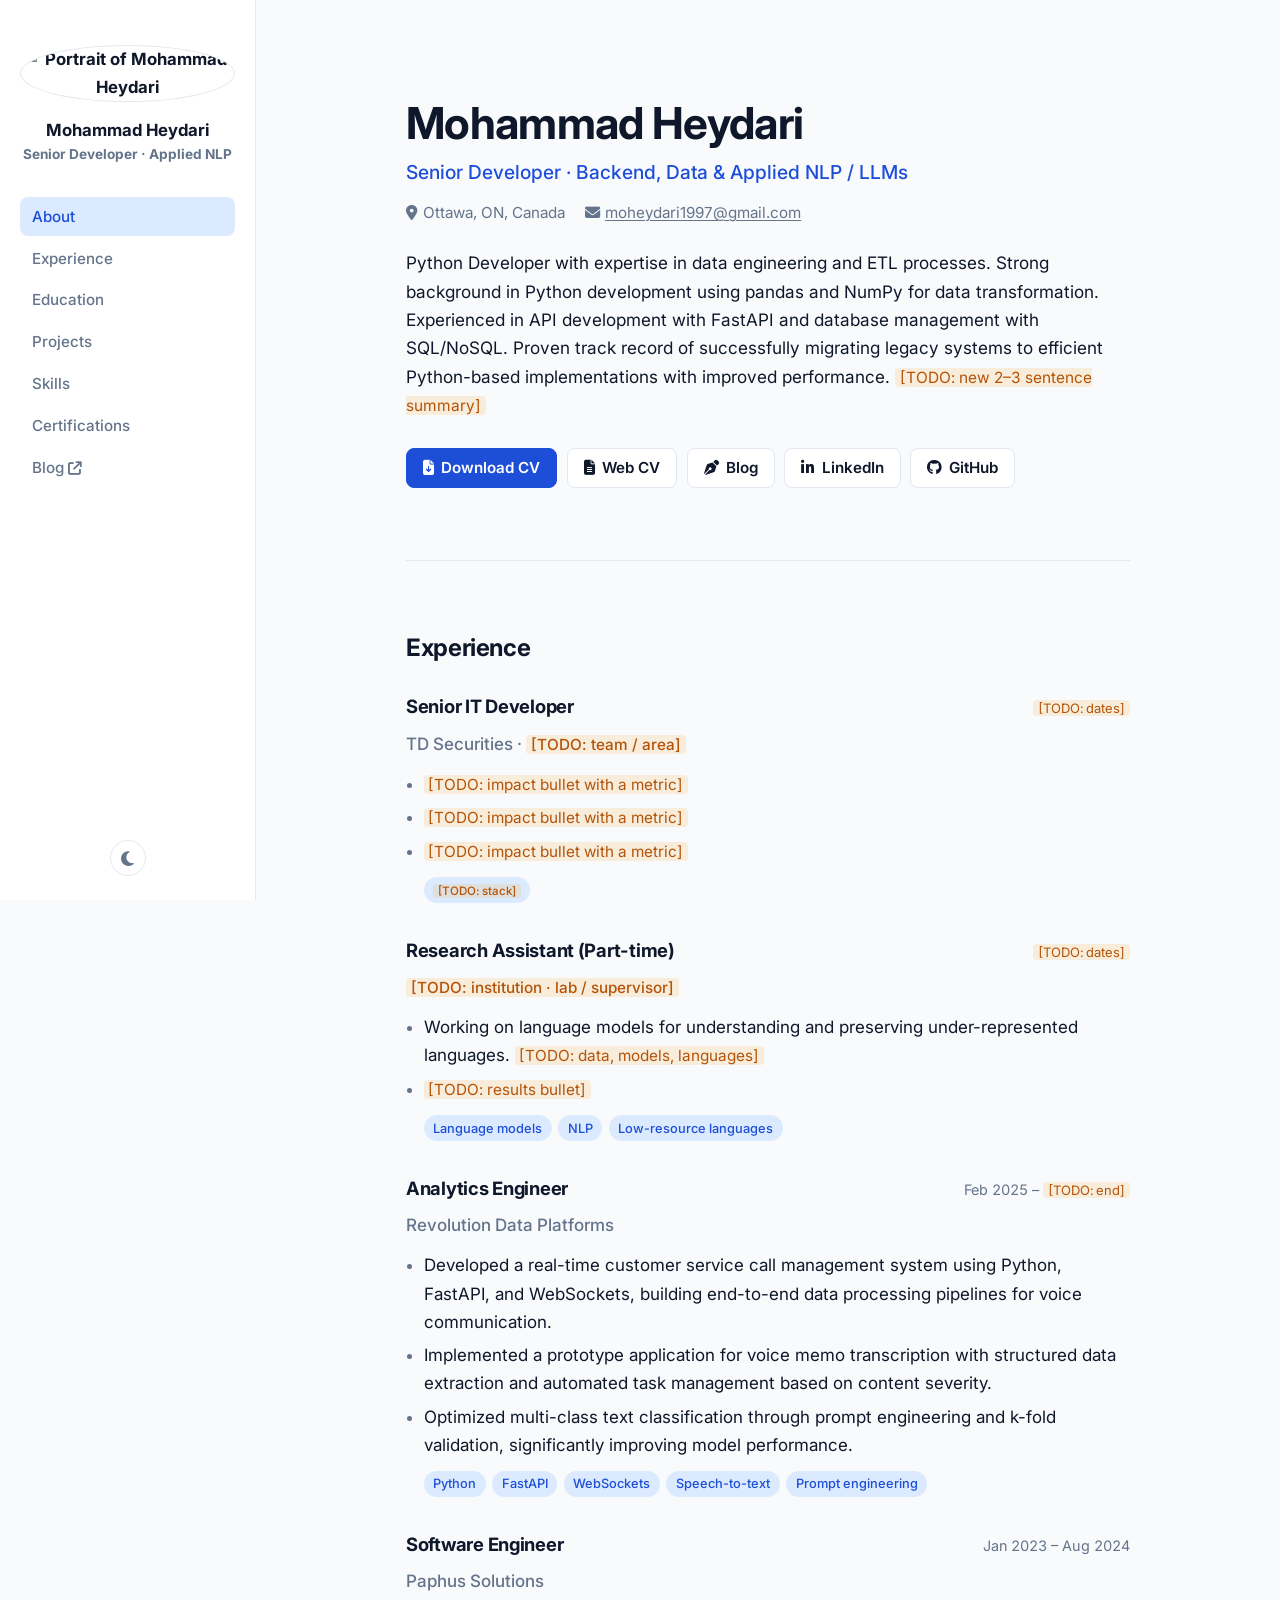
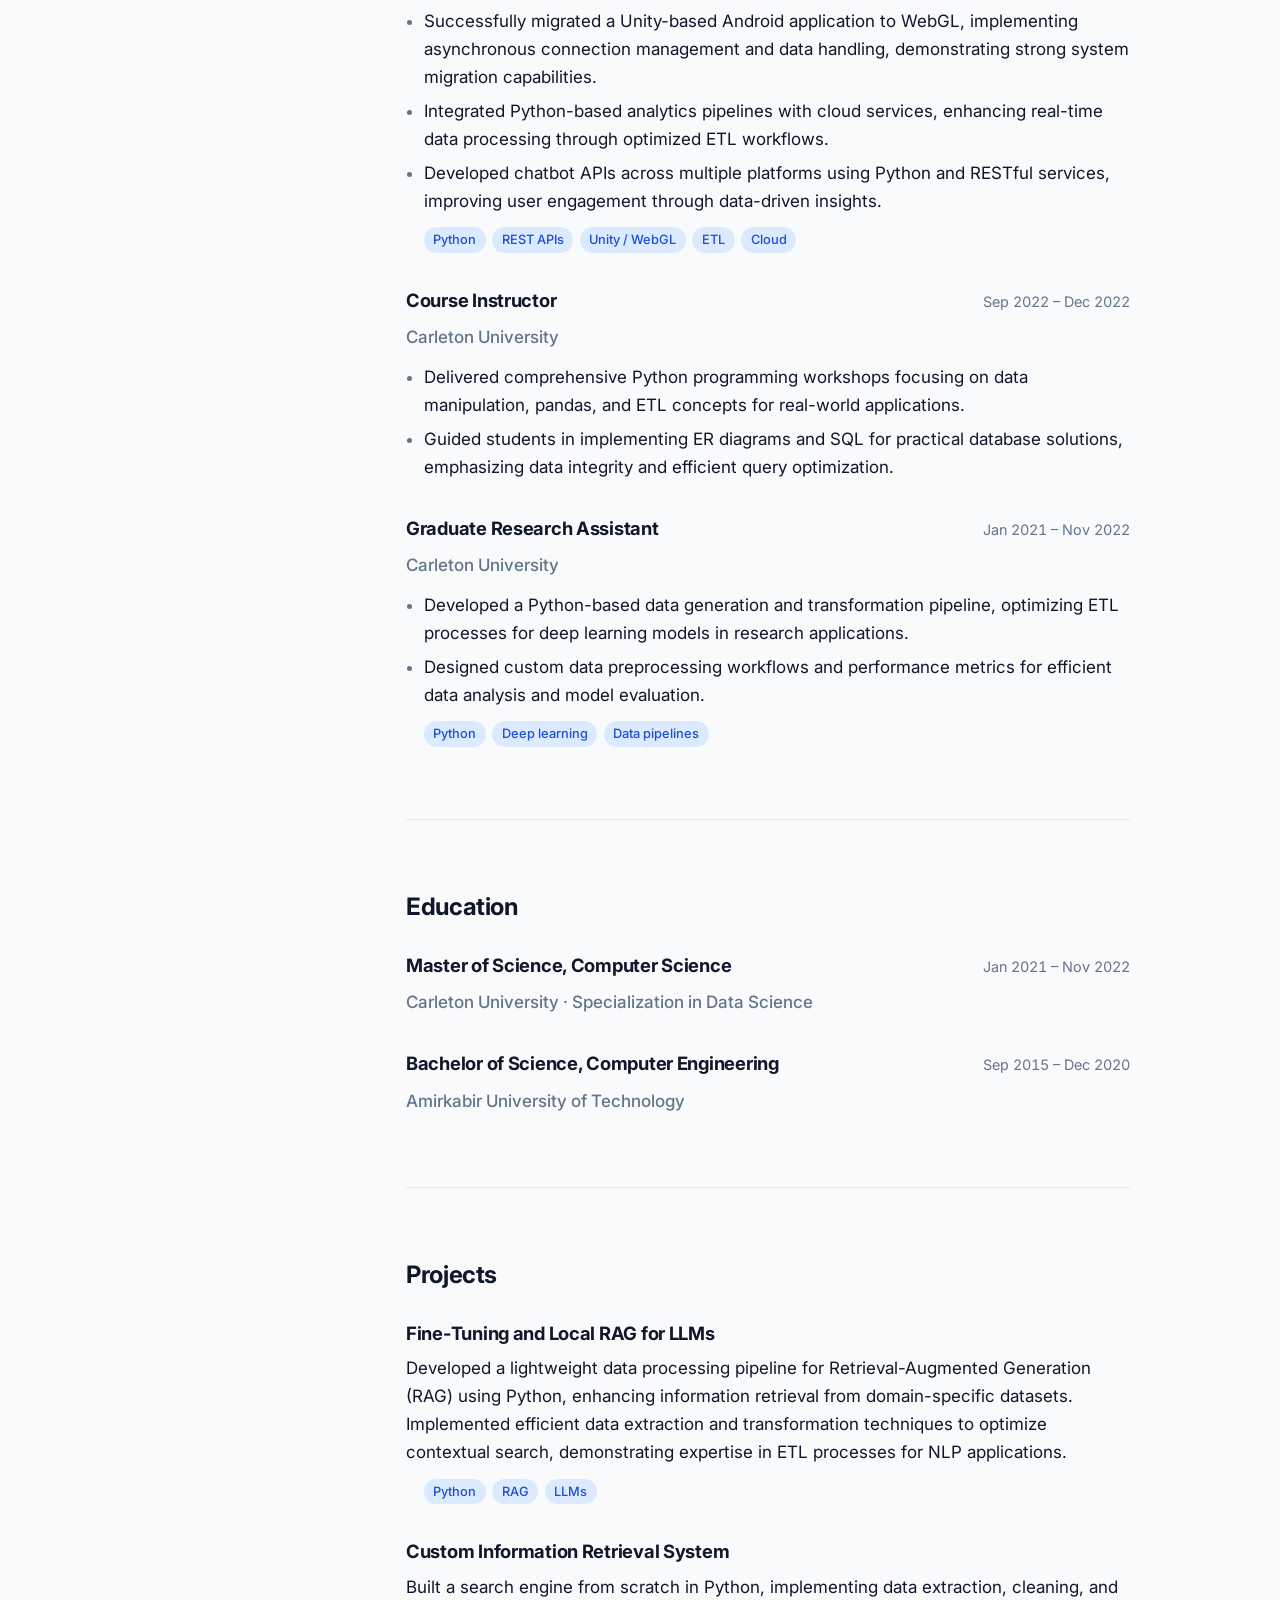
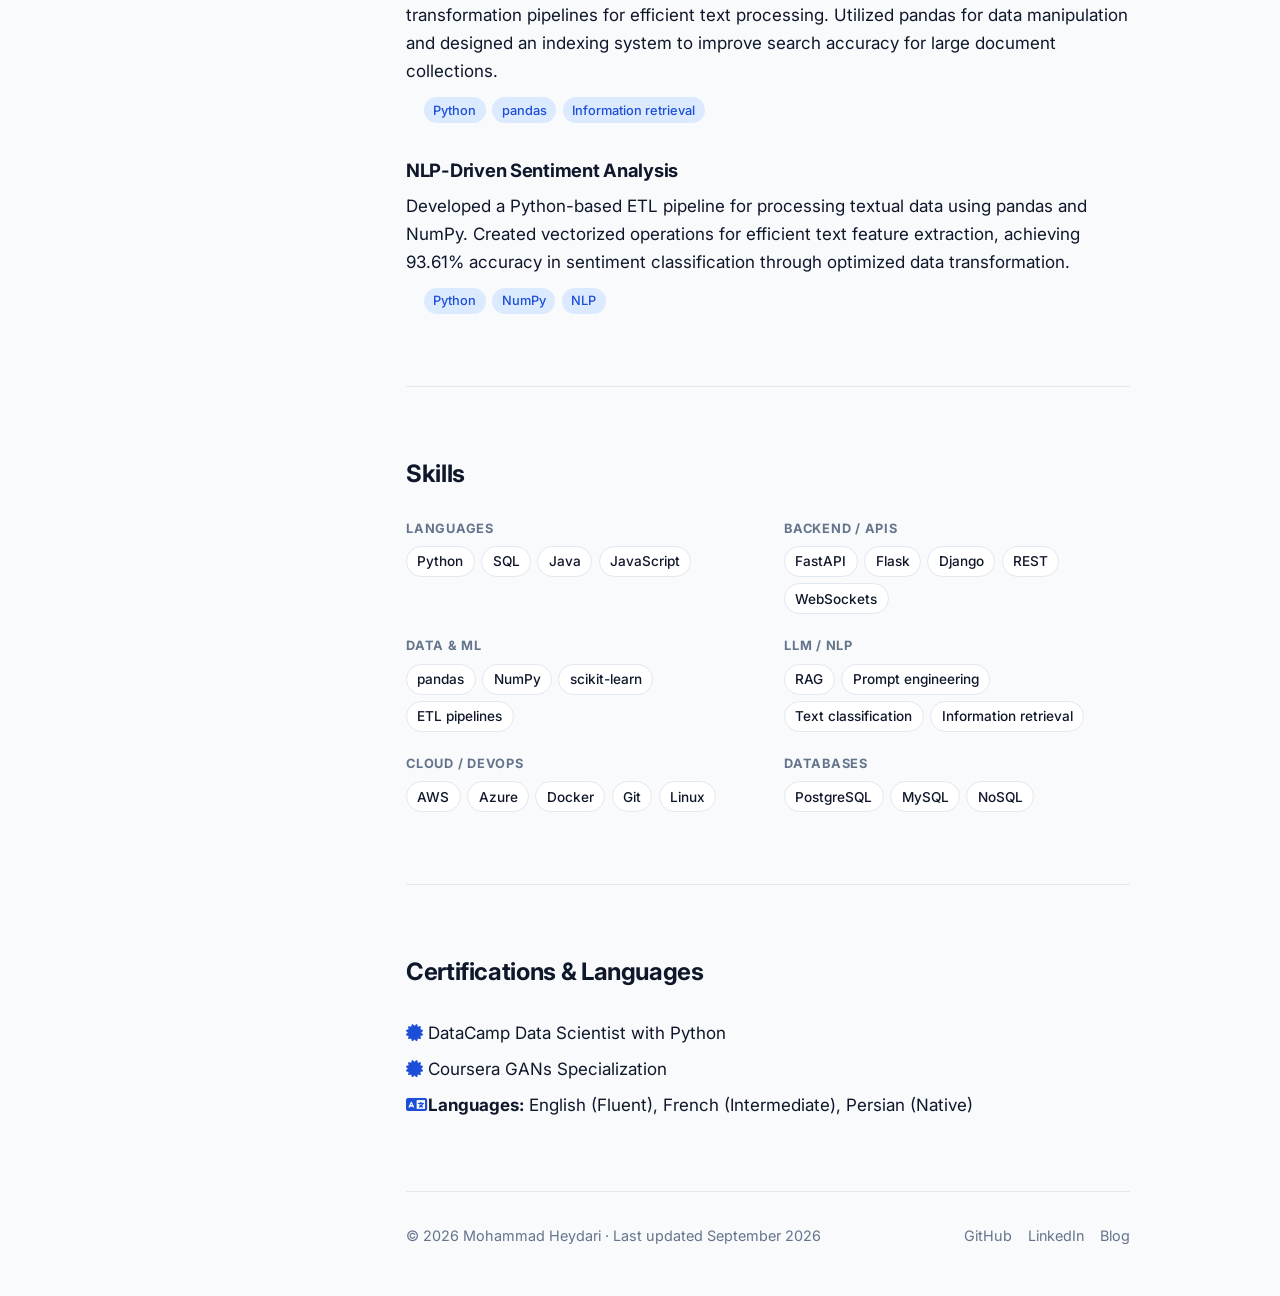
==== index.html @ 20de5960 "Redesign résumé site: Bootstrap 5.3, shared tokens, dark mode - Replace the 2019 Start Bootstrap tem" ====
<!DOCTYPE html>
<html lang="en">

<head>
  <meta charset="utf-8">
  <meta name="viewport" content="width=device-width, initial-scale=1">
  <title>Mohammad Heydari · Senior Developer, Applied NLP &amp; LLMs</title>
  <meta name="description" content="Mohammad Heydari — senior developer in Ottawa working on backend systems, data pipelines and applied NLP / language models.">
  <meta name="author" content="Mohammad Heydari">
  <meta name="color-scheme" content="light dark">
  <link rel="canonical" href="https://mmheydari97.github.io/">
  <link rel="icon" type="image/svg+xml" href="img/laptop-code-solid.svg">

  <!-- Open Graph -->
  <meta property="og:type" content="profile">
  <meta property="og:title" content="Mohammad Heydari · Senior Developer, Applied NLP &amp; LLMs">
  <meta property="og:description" content="Senior developer in Ottawa working on backend systems, data pipelines and applied NLP / language models.">
  <meta property="og:url" content="https://mmheydari97.github.io/">
  <meta property="og:image" content="https://mmheydari97.github.io/img/profile.jpg">
  <meta name="twitter:card" content="summary">

  <!-- Theme: set before first paint (saved choice, else OS setting) -->
  <script>
    (function () {
      var t = null;
      try { t = localStorage.getItem('theme'); } catch (e) {}
      if (t !== 'light' && t !== 'dark') {
        t = window.matchMedia && window.matchMedia('(prefers-color-scheme: dark)').matches ? 'dark' : 'light';
      }
      document.documentElement.setAttribute('data-bs-theme', t);
    })();
  </script>

  <link rel="preconnect" href="https://fonts.googleapis.com">
  <link rel="preconnect" href="https://fonts.gstatic.com" crossorigin>
  <link href="https://fonts.googleapis.com/css2?family=Inter:wght@400;500;600;700&display=swap" rel="stylesheet">
  <link href="https://cdn.jsdelivr.net/npm/bootstrap@5.3.3/dist/css/bootstrap.min.css" rel="stylesheet">
  <link href="https://cdnjs.cloudflare.com/ajax/libs/font-awesome/6.5.2/css/all.min.css" rel="stylesheet">
  <link href="css/style.css" rel="stylesheet">
</head>

<body id="page-top" data-bs-spy="scroll" data-bs-target="#sideNav" data-bs-root-margin="0px 0px -55%">

  <a class="skip-link" href="#main">Skip to content</a>

  <nav class="navbar navbar-expand-lg fixed-top" id="sideNav" aria-label="Sections">
    <a class="navbar-brand" href="#page-top">
      <span class="d-lg-none">Mohammad Heydari</span>
      <span class="d-none d-lg-block">
        <img class="img-profile" src="img/profile.jpg" alt="Portrait of Mohammad Heydari" width="128" height="128">
        <span class="d-block side-name">Mohammad Heydari</span>
        <span class="d-block side-role">Senior Developer · Applied NLP</span>
      </span>
    </a>
    <div class="d-flex align-items-center gap-2 d-lg-none">
      <button type="button" class="theme-toggle" aria-label="Toggle dark mode" title="Toggle dark mode">
        <i class="fas fa-moon" aria-hidden="true"></i><i class="fas fa-sun" aria-hidden="true"></i>
      </button>
      <button class="navbar-toggler" type="button" data-bs-toggle="collapse" data-bs-target="#navbarSupportedContent" aria-controls="navbarSupportedContent" aria-expanded="false" aria-label="Toggle navigation">
        <span class="navbar-toggler-icon"></span>
      </button>
    </div>
    <div class="collapse navbar-collapse" id="navbarSupportedContent">
      <ul class="navbar-nav pt-2 pt-lg-0">
        <li class="nav-item"><a class="nav-link" href="#about">About</a></li>
        <li class="nav-item"><a class="nav-link" href="#experience">Experience</a></li>
        <li class="nav-item"><a class="nav-link" href="#education">Education</a></li>
        <li class="nav-item"><a class="nav-link" href="#projects">Projects</a></li>
        <li class="nav-item"><a class="nav-link" href="#skills">Skills</a></li>
        <li class="nav-item"><a class="nav-link" href="#certifications">Certifications</a></li>
        <li class="nav-item"><a class="nav-link" href="https://mmheydari97.pythonanywhere.com/">Blog <i class="fas fa-arrow-up-right-from-square small" aria-hidden="true"></i></a></li>
      </ul>
      <div class="side-foot d-none d-lg-flex">
        <button type="button" class="theme-toggle" aria-label="Toggle dark mode" title="Toggle dark mode">
          <i class="fas fa-moon" aria-hidden="true"></i><i class="fas fa-sun" aria-hidden="true"></i>
        </button>
      </div>
    </div>
  </nav>

  <main class="main" id="main">

    <section class="resume-section" id="about">
      <h1 class="hero-name">Mohammad Heydari</h1>
      <p class="hero-headline">Senior Developer · Backend, Data &amp; Applied NLP / LLMs</p>
      <div class="hero-meta">
        <span><i class="fas fa-location-dot" aria-hidden="true"></i>Ottawa, ON, Canada</span>
        <a href="mailto:moheydari1997@gmail.com"><i class="fas fa-envelope" aria-hidden="true"></i>moheydari1997@gmail.com</a>
      </div>
      <p class="lead-text">
        Python Developer with expertise in data engineering and ETL processes. Strong background in Python development using pandas and NumPy for data transformation. Experienced in API development with FastAPI and database management with SQL/NoSQL. Proven track record of successfully migrating legacy systems to efficient Python-based implementations with improved performance.
        <span class="todo">[TODO: new 2–3 sentence summary]</span>
      </p>
      <div class="hero-actions">
        <a class="btn btn-primary" href="cv/updated/CV.pdf" target="_blank" rel="noopener"><i class="fas fa-file-arrow-down" aria-hidden="true"></i> Download CV</a>
        <a class="btn btn-outline-secondary" href="cv/updated/modern-cv.html"><i class="fas fa-file-lines" aria-hidden="true"></i> Web CV</a>
        <a class="btn btn-outline-secondary" href="https://mmheydari97.pythonanywhere.com/"><i class="fas fa-pen-nib" aria-hidden="true"></i> Blog</a>
        <a class="btn btn-outline-secondary" href="https://www.linkedin.com/in/mmheydari97" target="_blank" rel="noopener" aria-label="LinkedIn profile"><i class="fab fa-linkedin-in" aria-hidden="true"></i> LinkedIn</a>
        <a class="btn btn-outline-secondary" href="https://github.com/mmheydari97" target="_blank" rel="noopener" aria-label="GitHub profile"><i class="fab fa-github" aria-hidden="true"></i> GitHub</a>
      </div>
    </section>

    <section class="resume-section" id="experience">
      <h2>Experience</h2>

      <article class="resume-item">
        <div class="item-head">
          <h3>Senior IT Developer</h3>
          <span class="item-date"><span class="todo">[TODO: dates]</span></span>
        </div>
        <p class="item-org">TD Securities · <span class="todo">[TODO: team / area]</span></p>
        <ul>
          <li><span class="todo">[TODO: impact bullet with a metric]</span></li>
          <li><span class="todo">[TODO: impact bullet with a metric]</span></li>
          <li><span class="todo">[TODO: impact bullet with a metric]</span></li>
        </ul>
        <ul class="chips" aria-label="Technologies"><li><span class="todo">[TODO: stack]</span></li></ul>
      </article>

      <article class="resume-item">
        <div class="item-head">
          <h3>Research Assistant (Part-time)</h3>
          <span class="item-date"><span class="todo">[TODO: dates]</span></span>
        </div>
        <p class="item-org"><span class="todo">[TODO: institution · lab / supervisor]</span></p>
        <ul>
          <li>Working on language models for understanding and preserving under-represented languages. <span class="todo">[TODO: data, models, languages]</span></li>
          <li><span class="todo">[TODO: results bullet]</span></li>
        </ul>
        <ul class="chips" aria-label="Technologies"><li>Language models</li><li>NLP</li><li>Low-resource languages</li></ul>
      </article>

      <article class="resume-item">
        <div class="item-head">
          <h3>Analytics Engineer</h3>
          <span class="item-date">Feb 2025 – <span class="todo">[TODO: end]</span></span>
        </div>
        <p class="item-org">Revolution Data Platforms</p>
        <ul>
          <li>Developed a real-time customer service call management system using Python, FastAPI, and WebSockets, building end-to-end data processing pipelines for voice communication.</li>
          <li>Implemented a prototype application for voice memo transcription with structured data extraction and automated task management based on content severity.</li>
          <li>Optimized multi-class text classification through prompt engineering and k-fold validation, significantly improving model performance.</li>
        </ul>
        <ul class="chips" aria-label="Technologies"><li>Python</li><li>FastAPI</li><li>WebSockets</li><li>Speech-to-text</li><li>Prompt engineering</li></ul>
      </article>

      <article class="resume-item">
        <div class="item-head">
          <h3>Software Engineer</h3>
          <span class="item-date">Jan 2023 – Aug 2024</span>
        </div>
        <p class="item-org">Paphus Solutions</p>
        <ul>
          <li>Successfully migrated a Unity-based Android application to WebGL, implementing asynchronous connection management and data handling, demonstrating strong system migration capabilities.</li>
          <li>Integrated Python-based analytics pipelines with cloud services, enhancing real-time data processing through optimized ETL workflows.</li>
          <li>Developed chatbot APIs across multiple platforms using Python and RESTful services, improving user engagement through data-driven insights.</li>
        </ul>
        <ul class="chips" aria-label="Technologies"><li>Python</li><li>REST APIs</li><li>Unity / WebGL</li><li>ETL</li><li>Cloud</li></ul>
      </article>

      <article class="resume-item">
        <div class="item-head">
          <h3>Course Instructor</h3>
          <span class="item-date">Sep 2022 – Dec 2022</span>
        </div>
        <p class="item-org">Carleton University</p>
        <ul>
          <li>Delivered comprehensive Python programming workshops focusing on data manipulation, pandas, and ETL concepts for real-world applications.</li>
          <li>Guided students in implementing ER diagrams and SQL for practical database solutions, emphasizing data integrity and efficient query optimization.</li>
        </ul>
      </article>

      <article class="resume-item">
        <div class="item-head">
          <h3>Graduate Research Assistant</h3>
          <span class="item-date">Jan 2021 – Nov 2022</span>
        </div>
        <p class="item-org">Carleton University</p>
        <ul>
          <li>Developed a Python-based data generation and transformation pipeline, optimizing ETL processes for deep learning models in research applications.</li>
          <li>Designed custom data preprocessing workflows and performance metrics for efficient data analysis and model evaluation.</li>
        </ul>
        <ul class="chips" aria-label="Technologies"><li>Python</li><li>Deep learning</li><li>Data pipelines</li></ul>
      </article>
    </section>

    <section class="resume-section" id="education">
      <h2>Education</h2>

      <article class="resume-item">
        <div class="item-head">
          <h3>Master of Science, Computer Science</h3>
          <span class="item-date">Jan 2021 – Nov 2022</span>
        </div>
        <p class="item-org">Carleton University · Specialization in Data Science</p>
      </article>

      <article class="resume-item">
        <div class="item-head">
          <h3>Bachelor of Science, Computer Engineering</h3>
          <span class="item-date">Sep 2015 – Dec 2020</span>
        </div>
        <p class="item-org">Amirkabir University of Technology</p>
      </article>
    </section>

    <section class="resume-section" id="projects">
      <h2>Projects</h2>

      <article class="resume-item">
        <div class="item-head"><h3>Fine-Tuning and Local RAG for LLMs</h3></div>
        <p>Developed a lightweight data processing pipeline for Retrieval-Augmented Generation (RAG) using Python, enhancing information retrieval from domain-specific datasets. Implemented efficient data extraction and transformation techniques to optimize contextual search, demonstrating expertise in ETL processes for NLP applications.</p>
        <ul class="chips" aria-label="Technologies"><li>Python</li><li>RAG</li><li>LLMs</li></ul>
      </article>

      <article class="resume-item">
        <div class="item-head"><h3>Custom Information Retrieval System</h3></div>
        <p>Built a search engine from scratch in Python, implementing data extraction, cleaning, and transformation pipelines for efficient text processing. Utilized pandas for data manipulation and designed an indexing system to improve search accuracy for large document collections.</p>
        <ul class="chips" aria-label="Technologies"><li>Python</li><li>pandas</li><li>Information retrieval</li></ul>
      </article>

      <article class="resume-item">
        <div class="item-head"><h3>NLP-Driven Sentiment Analysis</h3></div>
        <p>Developed a Python-based ETL pipeline for processing textual data using pandas and NumPy. Created vectorized operations for efficient text feature extraction, achieving 93.61% accuracy in sentiment classification through optimized data transformation.</p>
        <ul class="chips" aria-label="Technologies"><li>Python</li><li>NumPy</li><li>NLP</li></ul>
      </article>
    </section>

    <section class="resume-section" id="skills">
      <h2>Skills</h2>
      <div class="skill-groups">
        <div>
          <h3>Languages</h3>
          <ul class="chips"><li>Python</li><li>SQL</li><li>Java</li><li>JavaScript</li></ul>
        </div>
        <div>
          <h3>Backend / APIs</h3>
          <ul class="chips"><li>FastAPI</li><li>Flask</li><li>Django</li><li>REST</li><li>WebSockets</li></ul>
        </div>
        <div>
          <h3>Data &amp; ML</h3>
          <ul class="chips"><li>pandas</li><li>NumPy</li><li>scikit-learn</li><li>ETL pipelines</li></ul>
        </div>
        <div>
          <h3>LLM / NLP</h3>
          <ul class="chips"><li>RAG</li><li>Prompt engineering</li><li>Text classification</li><li>Information retrieval</li></ul>
        </div>
        <div>
          <h3>Cloud / DevOps</h3>
          <ul class="chips"><li>AWS</li><li>Azure</li><li>Docker</li><li>Git</li><li>Linux</li></ul>
        </div>
        <div>
          <h3>Databases</h3>
          <ul class="chips"><li>PostgreSQL</li><li>MySQL</li><li>NoSQL</li></ul>
        </div>
      </div>
    </section>

    <section class="resume-section" id="certifications">
      <h2>Certifications &amp; Languages</h2>
      <ul class="plain-list">
        <li><i class="fas fa-certificate" aria-hidden="true"></i>DataCamp Data Scientist with Python</li>
        <li><i class="fas fa-certificate" aria-hidden="true"></i>Coursera GANs Specialization</li>
        <li><i class="fas fa-language" aria-hidden="true"></i><strong>Languages:</strong> English (Fluent), French (Intermediate), Persian (Native)</li>
      </ul>
    </section>

    <footer class="site-footer">
      <span>&copy; <span id="year">2026</span> Mohammad Heydari · Last updated September 2026</span>
      <nav aria-label="Footer">
        <a href="https://github.com/mmheydari97" target="_blank" rel="noopener">GitHub</a>
        <a href="https://www.linkedin.com/in/mmheydari97" target="_blank" rel="noopener">LinkedIn</a>
        <a href="https://mmheydari97.pythonanywhere.com/">Blog</a>
      </nav>
    </footer>

  </main>

  <script src="https://cdn.jsdelivr.net/npm/bootstrap@5.3.3/dist/js/bootstrap.bundle.min.js"></script>
  <script src="js/main.js"></script>

</body>

</html>
---- css/style.css ----
/* ==========================================================================
   Shared design tokens (identical block in django-blog/mysite/blog/static/css/blog.css)
   ========================================================================== */
:root,
[data-bs-theme="light"] {
  --bg: #f8fafc;
  --surface: #ffffff;
  --text: #0f172a;
  --muted: #64748b;
  --border: #e2e8f0;
  --accent: #1d4ed8;
  --accent-hover: #1e40af;
  --accent-soft: #dbeafe;
  --accent-rgb: 29, 78, 216;
  --on-accent: #ffffff;
  --shadow: 0 1px 2px rgba(15, 23, 42, 0.04), 0 4px 16px rgba(15, 23, 42, 0.06);
}

[data-bs-theme="dark"] {
  --bg: #0b1220;
  --surface: #131c2e;
  --text: #e2e8f0;
  --muted: #94a3b8;
  --border: #263247;
  --accent: #60a5fa;
  --accent-hover: #93c5fd;
  --accent-soft: rgba(96, 165, 250, 0.14);
  --accent-rgb: 96, 165, 250;
  --on-accent: #0b1220;
  --shadow: 0 1px 2px rgba(0, 0, 0, 0.3), 0 4px 16px rgba(0, 0, 0, 0.25);
}

:root,
[data-bs-theme="light"],
[data-bs-theme="dark"] {
  --radius: 10px;
  --font: "Inter", system-ui, -apple-system, "Segoe UI", Roboto, sans-serif;

  --bs-body-font-family: var(--font);
  --bs-body-bg: var(--bg);
  --bs-body-color: var(--text);
  --bs-emphasis-color: var(--text);
  --bs-heading-color: var(--text);
  --bs-secondary-color: var(--muted);
  --bs-tertiary-bg: var(--bg);
  --bs-border-color: var(--border);
  --bs-link-color: var(--accent);
  --bs-link-color-rgb: var(--accent-rgb);
  --bs-link-hover-color: var(--accent-hover);
  --bs-border-radius: var(--radius);
  --bs-focus-ring-color: color-mix(in srgb, var(--accent) 30%, transparent);
}

/* ==========================================================================
   Base
   ========================================================================== */
@media (prefers-reduced-motion: no-preference) {
  html { scroll-behavior: smooth; }
}

body {
  font-family: var(--font);
  font-size: 1.0625rem;
  line-height: 1.65;
  background: var(--bg);
  color: var(--text);
  padding-top: 3.5rem; /* mobile top bar */
}

h1, h2, h3, h4 {
  font-family: var(--font);
  color: var(--text);
  font-weight: 700;
  letter-spacing: -0.015em;
  line-height: 1.25;
}

a { color: var(--accent); text-underline-offset: 2px; }
a:hover { color: var(--accent-hover); }

a, .btn, .nav-link, .chip, .theme-toggle {
  transition: color .15s ease, background-color .15s ease, border-color .15s ease;
}

:focus-visible {
  outline: 2px solid var(--accent);
  outline-offset: 2px;
}

.skip-link {
  position: absolute;
  left: 1rem;
  top: -3rem;
  z-index: 2000;
  background: var(--surface);
  padding: .5rem .75rem;
  border-radius: 8px;
  border: 1px solid var(--border);
}
.skip-link:focus { top: .75rem; }

/* ==========================================================================
   Sidebar (lg+) / top bar (mobile)
   ========================================================================== */
#sideNav {
  background: var(--surface);
  border-bottom: 1px solid var(--border);
  padding: .5rem 1rem;
}
#sideNav .navbar-brand {
  font-weight: 700;
  color: var(--text);
  font-size: 1.05rem;
}
#sideNav .navbar-toggler { border-color: var(--border); }
#sideNav .nav-link {
  color: var(--muted);
  font-weight: 500;
  font-size: .95rem;
  padding: .45rem .75rem;
  border-radius: 8px;
}
#sideNav .nav-link:hover { color: var(--text); background: var(--accent-soft); }
#sideNav .nav-link.active {
  color: var(--accent);
  background: var(--accent-soft);
}

.img-profile {
  width: 128px;
  height: 128px;
  object-fit: cover;
  border-radius: 50%;
  border: 1px solid var(--border);
}
.side-name { font-weight: 700; font-size: 1.05rem; margin-top: .9rem; }
.side-role { color: var(--muted); font-size: .85rem; line-height: 1.4; }

.theme-toggle {
  display: inline-flex;
  align-items: center;
  justify-content: center;
  width: 2.25rem;
  height: 2.25rem;
  border: 1px solid var(--border);
  border-radius: 999px;
  background: transparent;
  color: var(--muted);
}
.theme-toggle:hover { color: var(--text); background: var(--accent-soft); }
.theme-toggle .fa-sun { display: none; }
[data-bs-theme="dark"] .theme-toggle .fa-sun { display: inline-block; }
[data-bs-theme="dark"] .theme-toggle .fa-moon { display: none; }

@media (min-width: 992px) {
  body { padding-top: 0; padding-left: 16rem; }

  #sideNav {
    position: fixed;
    top: 0;
    left: 0;
    bottom: 0;
    width: 16rem;
    display: flex;
    flex-direction: column;
    align-items: stretch;
    padding: 2.5rem 1.25rem 1.5rem;
    border-bottom: 0;
    border-right: 1px solid var(--border);
    overflow-y: auto;
  }
  #sideNav .navbar-brand {
    display: block;
    text-align: center;
    margin: 0 0 1.75rem;
    white-space: normal;
  }
  #sideNav .navbar-collapse {
    display: flex !important;
    flex-direction: column;
    align-items: stretch;
    flex: 1 1 auto;
    width: 100%;
  }
  #sideNav .navbar-nav { flex-direction: column; width: 100%; gap: .15rem; }
  #sideNav .side-foot {
    margin-top: auto;
    padding-top: 1.5rem;
    display: flex;
    justify-content: center;
  }
}

/* ==========================================================================
   Main column
   ========================================================================== */
.main {
  max-width: 820px;
  margin: 0 auto;
  padding: 0 1.25rem;
}

.resume-section {
  padding: 3.5rem 0;
  border-bottom: 1px solid var(--border);
  scroll-margin-top: 4rem;
}
.resume-section:last-of-type { border-bottom: 0; }
@media (min-width: 992px) {
  .main { padding: 0 3rem; }
  .resume-section { padding: 4.5rem 0; scroll-margin-top: 0; }
  #about { padding-top: 6rem; }
}

.resume-section h2 {
  font-size: 1.5rem;
  margin-bottom: 2rem;
}

/* About */
.hero-name {
  font-size: clamp(2.25rem, 6vw, 2.75rem);
  margin-bottom: .35rem;
}
.hero-headline {
  font-size: 1.2rem;
  font-weight: 500;
  color: var(--accent);
  margin-bottom: .75rem;
}
.hero-meta {
  color: var(--muted);
  font-size: .95rem;
  display: flex;
  flex-wrap: wrap;
  gap: .25rem 1.25rem;
  margin-bottom: 1.5rem;
}
.hero-meta i { margin-right: .35rem; }
.hero-meta a { color: var(--muted); }
.hero-meta a:hover { color: var(--accent); }
.lead-text { font-size: 1.075rem; max-width: 65ch; }

.hero-actions {
  display: flex;
  flex-wrap: wrap;
  gap: .6rem;
  margin-top: 1.75rem;
}

/* Buttons (same recipe as the blog) */
.btn {
  --bs-btn-font-weight: 600;
  --bs-btn-border-radius: 8px;
  --bs-btn-padding-x: 1rem;
  --bs-btn-padding-y: .5rem;
  --bs-btn-font-size: .95rem;
  display: inline-flex;
  align-items: center;
  gap: .45rem;
}
.btn-primary {
  --bs-btn-bg: var(--accent);
  --bs-btn-border-color: var(--accent);
  --bs-btn-color: var(--on-accent);
  --bs-btn-hover-bg: var(--accent-hover);
  --bs-btn-hover-border-color: var(--accent-hover);
  --bs-btn-hover-color: var(--on-accent);
  --bs-btn-active-bg: var(--accent-hover);
  --bs-btn-active-border-color: var(--accent-hover);
  --bs-btn-active-color: var(--on-accent);
}
.btn-outline-secondary {
  --bs-btn-color: var(--text);
  --bs-btn-bg: var(--surface);
  --bs-btn-border-color: var(--border);
  --bs-btn-hover-color: var(--accent);
  --bs-btn-hover-bg: var(--accent-soft);
  --bs-btn-hover-border-color: color-mix(in srgb, var(--accent) 40%, var(--border));
  --bs-btn-active-color: var(--accent);
  --bs-btn-active-bg: var(--accent-soft);
  --bs-btn-active-border-color: var(--accent);
}

/* Experience / education / projects rows */
.resume-item + .resume-item { margin-top: 2.25rem; }
.item-head {
  display: flex;
  flex-wrap: wrap;
  justify-content: space-between;
  align-items: baseline;
  gap: .15rem 1.5rem;
}
.item-head h3 { font-size: 1.15rem; margin: 0; }
.item-org { color: var(--muted); font-weight: 500; margin: .1rem 0 0; }
.item-date {
  color: var(--muted);
  font-size: .9rem;
  font-variant-numeric: tabular-nums;
  white-space: nowrap;
}
.resume-item ul {
  margin: .75rem 0 0;
  padding-left: 1.1rem;
}
.resume-item li { margin-bottom: .35rem; }
.resume-item li::marker { color: var(--muted); }
.resume-item p { margin: .6rem 0 0; }

.chips {
  display: flex;
  flex-wrap: wrap;
  gap: .4rem;
  margin: .85rem 0 0;
  padding: 0;
  list-style: none;
}
.chip,
.resume-item .chips li {
  display: inline-block;
  margin: 0;
  padding: .15rem .6rem;
  font-size: .8rem;
  font-weight: 500;
  color: var(--accent);
  background: var(--accent-soft);
  border-radius: 999px;
}

.todo {
  color: #b45309;
  background: color-mix(in srgb, #f59e0b 14%, transparent);
  border-radius: 4px;
  padding: 0 .3rem;
  font-size: .9em;
}
[data-bs-theme="dark"] .todo { color: #fbbf24; }

/* Skills */
.skill-groups {
  display: grid;
  grid-template-columns: repeat(auto-fit, minmax(15rem, 1fr));
  gap: 1.5rem 2rem;
}
.skill-groups h3 {
  font-size: .8rem;
  text-transform: uppercase;
  letter-spacing: .06em;
  color: var(--muted);
  margin: 0 0 .6rem;
}
.skill-groups .chips { margin: 0; }
.skill-groups .chips li {
  padding: .2rem .65rem;
  font-size: .85rem;
  font-weight: 500;
  color: var(--text);
  background: var(--surface);
  border: 1px solid var(--border);
  border-radius: 999px;
}

.plain-list { list-style: none; padding: 0; margin: 0; }
.plain-list li + li { margin-top: .5rem; }
.plain-list i { color: var(--accent); width: 1.4rem; }

/* Footer */
.site-footer {
  color: var(--muted);
  font-size: .9rem;
  padding: 2rem 0 3rem;
  border-top: 1px solid var(--border);
  display: flex;
  flex-wrap: wrap;
  gap: .5rem 1.5rem;
  justify-content: space-between;
}
.site-footer a { color: var(--muted); text-decoration: none; }
.site-footer a:hover { color: var(--accent); }
.site-footer nav { display: flex; gap: 1rem; }

/* ==========================================================================
   Motion
   ========================================================================== */
@media (prefers-reduced-motion: reduce) {
  *, *::before, *::after {
    transition: none !important;
    animation: none !important;
    scroll-behavior: auto !important;
  }
}

/* ==========================================================================
   Print
   ========================================================================== */
@media print {
  :root, [data-bs-theme="dark"] {
    --bg: #fff; --surface: #fff; --text: #000; --muted: #444;
    --border: #ccc; --accent: #1d4ed8; --accent-soft: transparent;
  }
  body { padding: 0 !important; font-size: 11pt; background: #fff; }
  #sideNav, .skip-link, .hero-actions, .theme-toggle, .todo { display: none !important; }
  .main { max-width: none; padding: 0; }
  .resume-section { padding: 1rem 0; break-inside: auto; }
  .resume-item { break-inside: avoid; }
  .chip, .resume-item .chips li, .skill-groups .chips li { border: 1px solid #ccc; color: #000; }
  a { color: #000; text-decoration: none; }
}
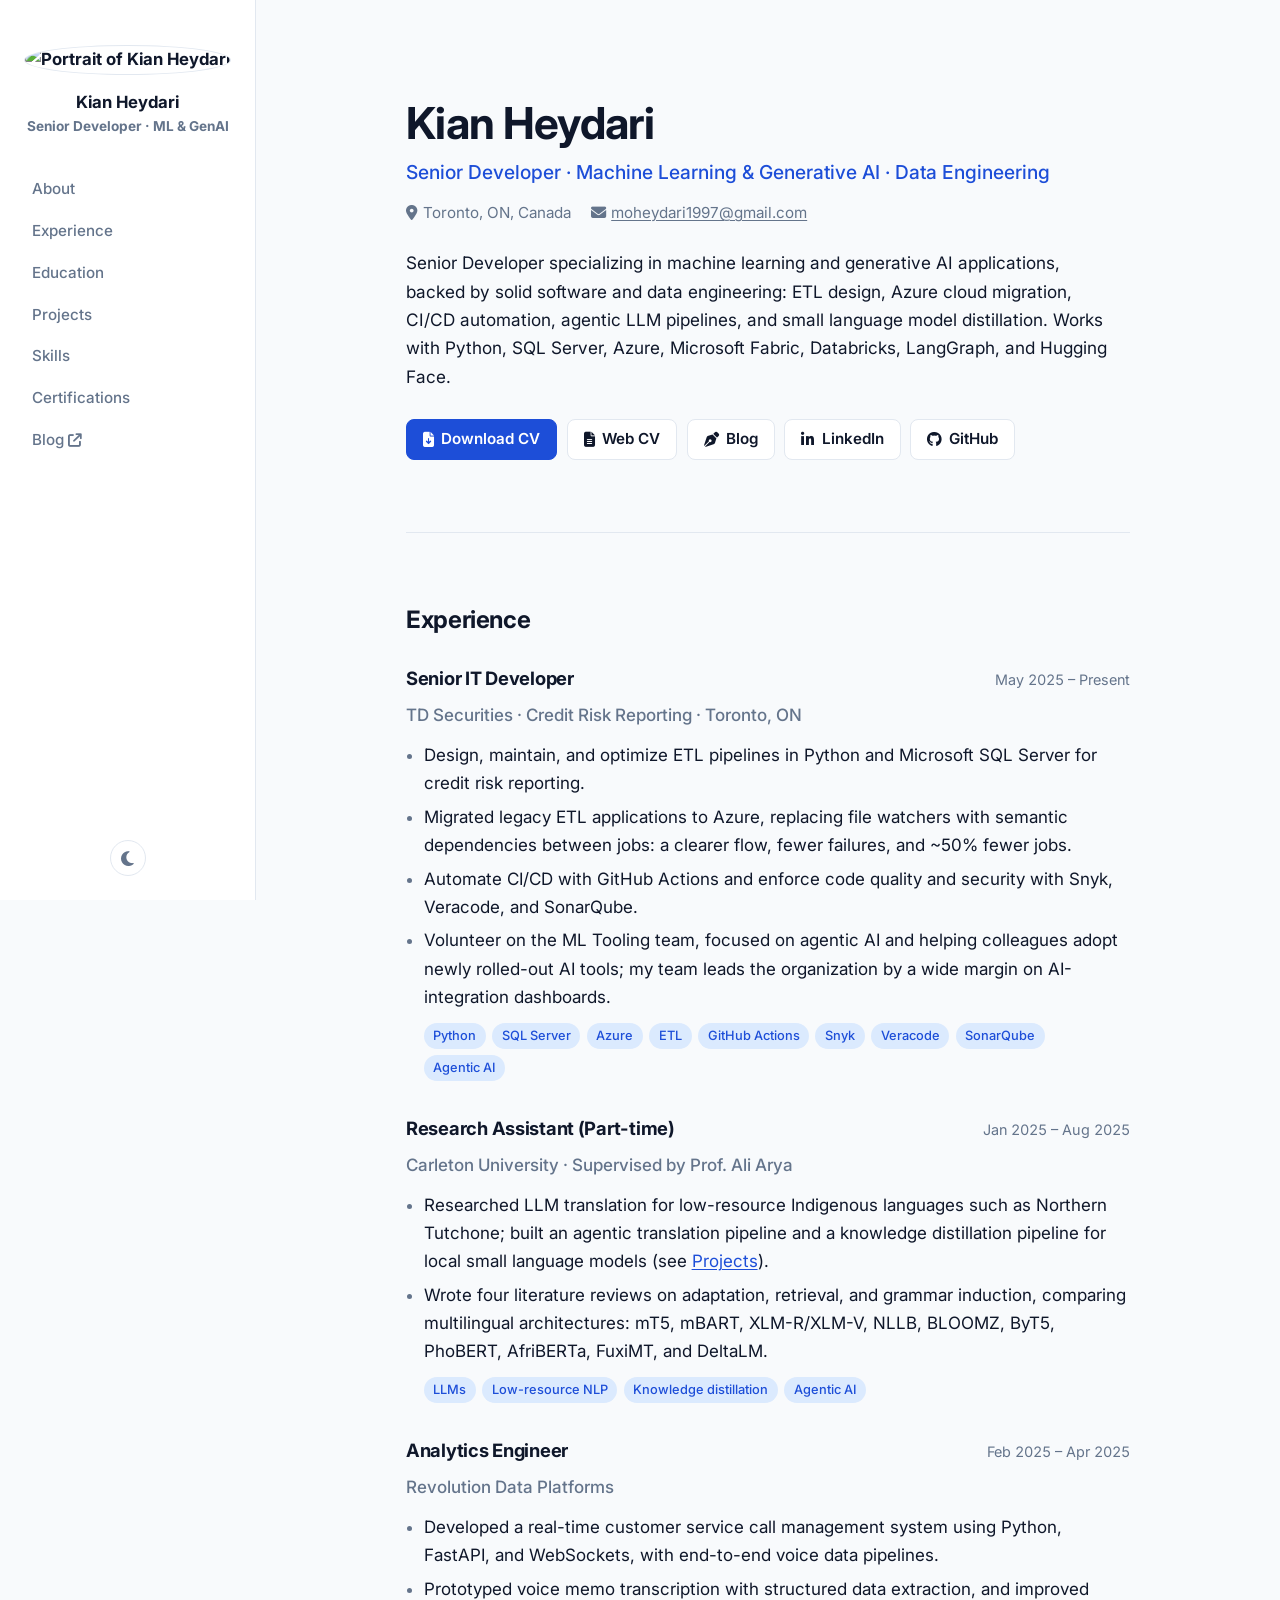
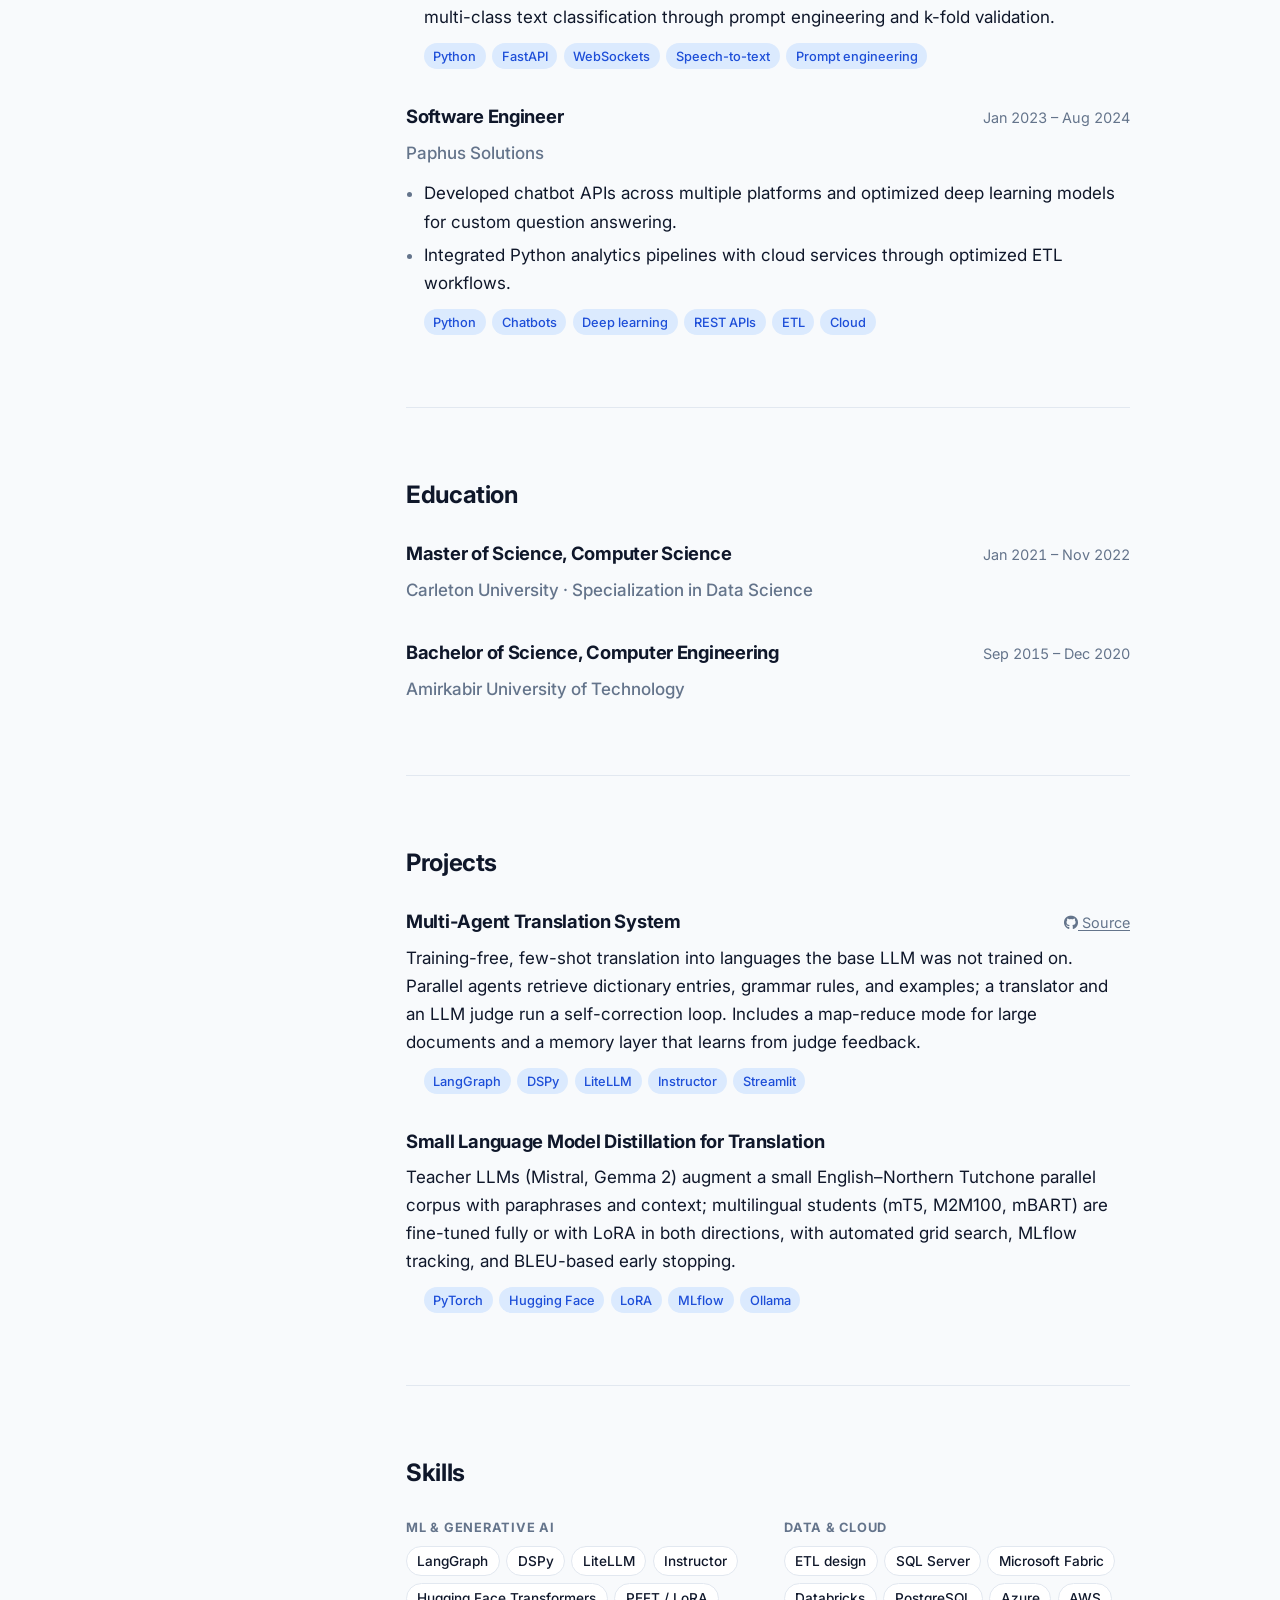
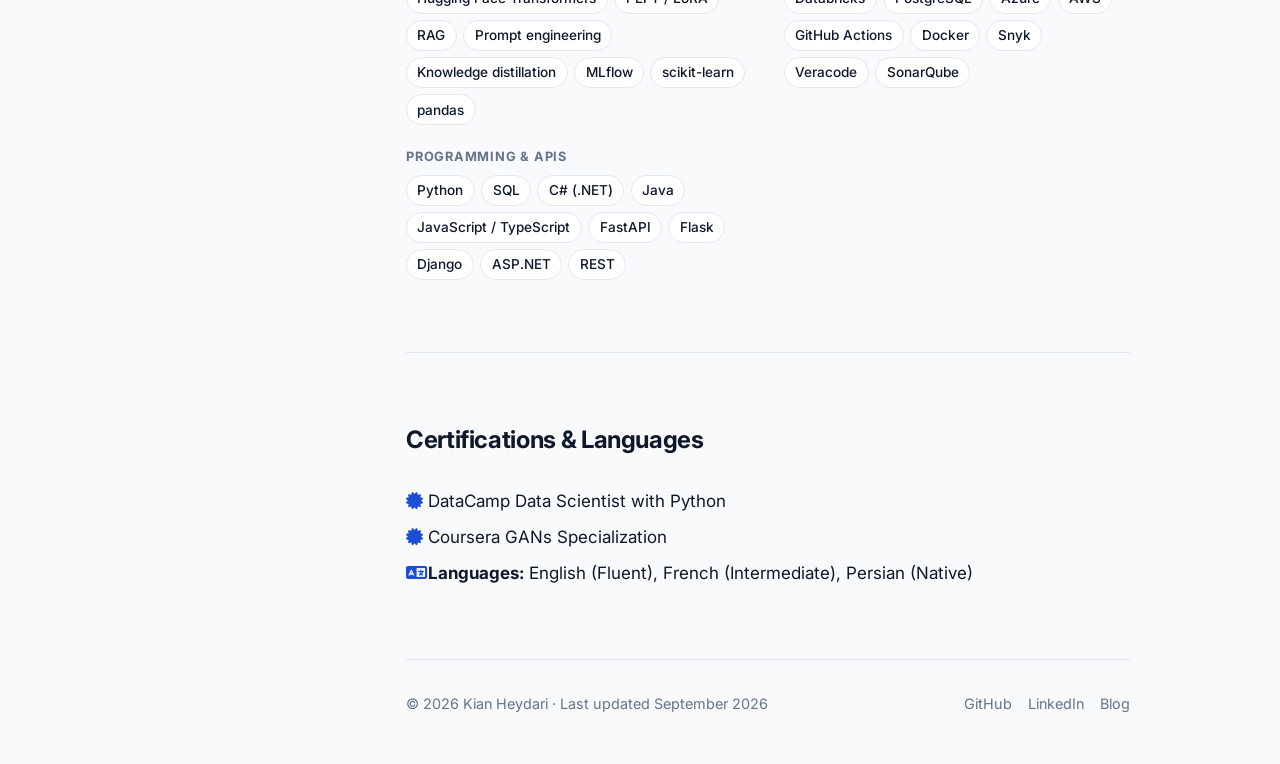
==== commit e525d87a: "update todo" ====
--- a/index.html
+++ b/index.html
@@ -4,17 +4,17 @@
 <head>
   <meta charset="utf-8">
   <meta name="viewport" content="width=device-width, initial-scale=1">
-  <title>Mohammad Heydari · Senior Developer, Applied NLP &amp; LLMs</title>
-  <meta name="description" content="Mohammad Heydari — senior developer in Ottawa working on backend systems, data pipelines and applied NLP / language models.">
-  <meta name="author" content="Mohammad Heydari">
+  <title>Kian Heydari · Senior Developer, ML &amp; Generative AI</title>
+  <meta name="description" content="Kian Heydari — senior developer in Toronto specializing in machine learning and generative AI applications, ETL design and cloud data platforms.">
+  <meta name="author" content="Kian Heydari">
   <meta name="color-scheme" content="light dark">
   <link rel="canonical" href="https://mmheydari97.github.io/">
   <link rel="icon" type="image/svg+xml" href="img/laptop-code-solid.svg">
 
   <!-- Open Graph -->
   <meta property="og:type" content="profile">
-  <meta property="og:title" content="Mohammad Heydari · Senior Developer, Applied NLP &amp; LLMs">
-  <meta property="og:description" content="Senior developer in Ottawa working on backend systems, data pipelines and applied NLP / language models.">
+  <meta property="og:title" content="Kian Heydari · Senior Developer, ML &amp; Generative AI">
+  <meta property="og:description" content="Senior developer in Toronto specializing in machine learning and generative AI applications, ETL design and cloud data platforms.">
   <meta property="og:url" content="https://mmheydari97.github.io/">
   <meta property="og:image" content="https://mmheydari97.github.io/img/profile.jpg">
   <meta name="twitter:card" content="summary">
@@ -45,11 +45,11 @@
 
   <nav class="navbar navbar-expand-lg fixed-top" id="sideNav" aria-label="Sections">
     <a class="navbar-brand" href="#page-top">
-      <span class="d-lg-none">Mohammad Heydari</span>
+      <span class="d-lg-none">Kian Heydari</span>
       <span class="d-none d-lg-block">
-        <img class="img-profile" src="img/profile.jpg" alt="Portrait of Mohammad Heydari" width="128" height="128">
-        <span class="d-block side-name">Mohammad Heydari</span>
-        <span class="d-block side-role">Senior Developer · Applied NLP</span>
+        <img class="img-profile" src="img/profile.jpg" alt="Portrait of Kian Heydari" width="128" height="128">
+        <span class="d-block side-name">Kian Heydari</span>
+        <span class="d-block side-role">Senior Developer · ML &amp; GenAI</span>
       </span>
     </a>
     <div class="d-flex align-items-center gap-2 d-lg-none">
@@ -81,15 +81,14 @@
   <main class="main" id="main">
 
     <section class="resume-section" id="about">
-      <h1 class="hero-name">Mohammad Heydari</h1>
-      <p class="hero-headline">Senior Developer · Backend, Data &amp; Applied NLP / LLMs</p>
+      <h1 class="hero-name">Kian Heydari</h1>
+      <p class="hero-headline">Senior Developer · Machine Learning &amp; Generative AI · Data Engineering</p>
       <div class="hero-meta">
-        <span><i class="fas fa-location-dot" aria-hidden="true"></i>Ottawa, ON, Canada</span>
+        <span><i class="fas fa-location-dot" aria-hidden="true"></i>Toronto, ON, Canada</span>
         <a href="mailto:moheydari1997@gmail.com"><i class="fas fa-envelope" aria-hidden="true"></i>moheydari1997@gmail.com</a>
       </div>
       <p class="lead-text">
-        Python Developer with expertise in data engineering and ETL processes. Strong background in Python development using pandas and NumPy for data transformation. Experienced in API development with FastAPI and database management with SQL/NoSQL. Proven track record of successfully migrating legacy systems to efficient Python-based implementations with improved performance.
-        <span class="todo">[TODO: new 2–3 sentence summary]</span>
+        Senior Developer specializing in machine learning and generative AI applications, backed by solid software and data engineering: ETL design, Azure cloud migration, CI/CD automation, agentic LLM pipelines, and small language model distillation. Works with Python, SQL Server, Azure, Microsoft Fabric, Databricks, LangGraph, and Hugging Face.
       </p>
       <div class="hero-actions">
         <a class="btn btn-primary" href="cv/updated/CV.pdf" target="_blank" rel="noopener"><i class="fas fa-file-arrow-down" aria-hidden="true"></i> Download CV</a>
@@ -106,40 +105,40 @@
       <article class="resume-item">
         <div class="item-head">
           <h3>Senior IT Developer</h3>
-          <span class="item-date"><span class="todo">[TODO: dates]</span></span>
-        </div>
-        <p class="item-org">TD Securities · <span class="todo">[TODO: team / area]</span></p>
-        <ul>
-          <li><span class="todo">[TODO: impact bullet with a metric]</span></li>
-          <li><span class="todo">[TODO: impact bullet with a metric]</span></li>
-          <li><span class="todo">[TODO: impact bullet with a metric]</span></li>
-        </ul>
-        <ul class="chips" aria-label="Technologies"><li><span class="todo">[TODO: stack]</span></li></ul>
+          <span class="item-date">May 2025 – Present</span>
+        </div>
+        <p class="item-org">TD Securities · Credit Risk Reporting · Toronto, ON</p>
+        <ul>
+          <li>Design, maintain, and optimize ETL pipelines in Python and Microsoft SQL Server for credit risk reporting.</li>
+          <li>Migrated legacy ETL applications to Azure, replacing file watchers with semantic dependencies between jobs: a clearer flow, fewer failures, and ~50% fewer jobs.</li>
+          <li>Automate CI/CD with GitHub Actions and enforce code quality and security with Snyk, Veracode, and SonarQube.</li>
+          <li>Volunteer on the ML Tooling team, focused on agentic AI and helping colleagues adopt newly rolled-out AI tools; my team leads the organization by a wide margin on AI-integration dashboards.</li>
+        </ul>
+        <ul class="chips" aria-label="Technologies"><li>Python</li><li>SQL Server</li><li>Azure</li><li>ETL</li><li>GitHub Actions</li><li>Snyk</li><li>Veracode</li><li>SonarQube</li><li>Agentic AI</li></ul>
       </article>
 
       <article class="resume-item">
         <div class="item-head">
           <h3>Research Assistant (Part-time)</h3>
-          <span class="item-date"><span class="todo">[TODO: dates]</span></span>
-        </div>
-        <p class="item-org"><span class="todo">[TODO: institution · lab / supervisor]</span></p>
-        <ul>
-          <li>Working on language models for understanding and preserving under-represented languages. <span class="todo">[TODO: data, models, languages]</span></li>
-          <li><span class="todo">[TODO: results bullet]</span></li>
-        </ul>
-        <ul class="chips" aria-label="Technologies"><li>Language models</li><li>NLP</li><li>Low-resource languages</li></ul>
+          <span class="item-date">Jan 2025 – Aug 2025</span>
+        </div>
+        <p class="item-org">Carleton University · Supervised by Prof. Ali Arya</p>
+        <ul>
+          <li>Researched LLM translation for low-resource Indigenous languages such as Northern Tutchone; built an agentic translation pipeline and a knowledge distillation pipeline for local small language models (see <a href="#projects">Projects</a>).</li>
+          <li>Wrote four literature reviews on adaptation, retrieval, and grammar induction, comparing multilingual architectures: mT5, mBART, XLM-R/XLM-V, NLLB, BLOOMZ, ByT5, PhoBERT, AfriBERTa, FuxiMT, and DeltaLM.</li>
+        </ul>
+        <ul class="chips" aria-label="Technologies"><li>LLMs</li><li>Low-resource NLP</li><li>Knowledge distillation</li><li>Agentic AI</li></ul>
       </article>
 
       <article class="resume-item">
         <div class="item-head">
           <h3>Analytics Engineer</h3>
-          <span class="item-date">Feb 2025 – <span class="todo">[TODO: end]</span></span>
+          <span class="item-date">Feb 2025 – Apr 2025</span>
         </div>
         <p class="item-org">Revolution Data Platforms</p>
         <ul>
-          <li>Developed a real-time customer service call management system using Python, FastAPI, and WebSockets, building end-to-end data processing pipelines for voice communication.</li>
-          <li>Implemented a prototype application for voice memo transcription with structured data extraction and automated task management based on content severity.</li>
-          <li>Optimized multi-class text classification through prompt engineering and k-fold validation, significantly improving model performance.</li>
+          <li>Developed a real-time customer service call management system using Python, FastAPI, and WebSockets, with end-to-end voice data pipelines.</li>
+          <li>Prototyped voice memo transcription with structured data extraction, and improved multi-class text classification through prompt engineering and k-fold validation.</li>
         </ul>
         <ul class="chips" aria-label="Technologies"><li>Python</li><li>FastAPI</li><li>WebSockets</li><li>Speech-to-text</li><li>Prompt engineering</li></ul>
       </article>
@@ -151,36 +150,10 @@
         </div>
         <p class="item-org">Paphus Solutions</p>
         <ul>
-          <li>Successfully migrated a Unity-based Android application to WebGL, implementing asynchronous connection management and data handling, demonstrating strong system migration capabilities.</li>
-          <li>Integrated Python-based analytics pipelines with cloud services, enhancing real-time data processing through optimized ETL workflows.</li>
-          <li>Developed chatbot APIs across multiple platforms using Python and RESTful services, improving user engagement through data-driven insights.</li>
-        </ul>
-        <ul class="chips" aria-label="Technologies"><li>Python</li><li>REST APIs</li><li>Unity / WebGL</li><li>ETL</li><li>Cloud</li></ul>
-      </article>
-
-      <article class="resume-item">
-        <div class="item-head">
-          <h3>Course Instructor</h3>
-          <span class="item-date">Sep 2022 – Dec 2022</span>
-        </div>
-        <p class="item-org">Carleton University</p>
-        <ul>
-          <li>Delivered comprehensive Python programming workshops focusing on data manipulation, pandas, and ETL concepts for real-world applications.</li>
-          <li>Guided students in implementing ER diagrams and SQL for practical database solutions, emphasizing data integrity and efficient query optimization.</li>
-        </ul>
-      </article>
-
-      <article class="resume-item">
-        <div class="item-head">
-          <h3>Graduate Research Assistant</h3>
-          <span class="item-date">Jan 2021 – Nov 2022</span>
-        </div>
-        <p class="item-org">Carleton University</p>
-        <ul>
-          <li>Developed a Python-based data generation and transformation pipeline, optimizing ETL processes for deep learning models in research applications.</li>
-          <li>Designed custom data preprocessing workflows and performance metrics for efficient data analysis and model evaluation.</li>
-        </ul>
-        <ul class="chips" aria-label="Technologies"><li>Python</li><li>Deep learning</li><li>Data pipelines</li></ul>
+          <li>Developed chatbot APIs across multiple platforms and optimized deep learning models for custom question answering.</li>
+          <li>Integrated Python analytics pipelines with cloud services through optimized ETL workflows.</li>
+        </ul>
+        <ul class="chips" aria-label="Technologies"><li>Python</li><li>Chatbots</li><li>Deep learning</li><li>REST APIs</li><li>ETL</li><li>Cloud</li></ul>
       </article>
     </section>
 
@@ -208,21 +181,18 @@
       <h2>Projects</h2>
 
       <article class="resume-item">
-        <div class="item-head"><h3>Fine-Tuning and Local RAG for LLMs</h3></div>
-        <p>Developed a lightweight data processing pipeline for Retrieval-Augmented Generation (RAG) using Python, enhancing information retrieval from domain-specific datasets. Implemented efficient data extraction and transformation techniques to optimize contextual search, demonstrating expertise in ETL processes for NLP applications.</p>
-        <ul class="chips" aria-label="Technologies"><li>Python</li><li>RAG</li><li>LLMs</li></ul>
-      </article>
-
-      <article class="resume-item">
-        <div class="item-head"><h3>Custom Information Retrieval System</h3></div>
-        <p>Built a search engine from scratch in Python, implementing data extraction, cleaning, and transformation pipelines for efficient text processing. Utilized pandas for data manipulation and designed an indexing system to improve search accuracy for large document collections.</p>
-        <ul class="chips" aria-label="Technologies"><li>Python</li><li>pandas</li><li>Information retrieval</li></ul>
-      </article>
-
-      <article class="resume-item">
-        <div class="item-head"><h3>NLP-Driven Sentiment Analysis</h3></div>
-        <p>Developed a Python-based ETL pipeline for processing textual data using pandas and NumPy. Created vectorized operations for efficient text feature extraction, achieving 93.61% accuracy in sentiment classification through optimized data transformation.</p>
-        <ul class="chips" aria-label="Technologies"><li>Python</li><li>NumPy</li><li>NLP</li></ul>
+        <div class="item-head">
+          <h3>Multi-Agent Translation System</h3>
+          <a class="item-date" href="https://github.com/uni-VR-sity/translation-agent-system" target="_blank" rel="noopener"><i class="fab fa-github" aria-hidden="true"></i> Source</a>
+        </div>
+        <p>Training-free, few-shot translation into languages the base LLM was not trained on. Parallel agents retrieve dictionary entries, grammar rules, and examples; a translator and an LLM judge run a self-correction loop. Includes a map-reduce mode for large documents and a memory layer that learns from judge feedback.</p>
+        <ul class="chips" aria-label="Technologies"><li>LangGraph</li><li>DSPy</li><li>LiteLLM</li><li>Instructor</li><li>Streamlit</li></ul>
+      </article>
+
+      <article class="resume-item">
+        <div class="item-head"><h3>Small Language Model Distillation for Translation</h3></div>
+        <p>Teacher LLMs (Mistral, Gemma 2) augment a small English–Northern Tutchone parallel corpus with paraphrases and context; multilingual students (mT5, M2M100, mBART) are fine-tuned fully or with LoRA in both directions, with automated grid search, MLflow tracking, and BLEU-based early stopping.</p>
+        <ul class="chips" aria-label="Technologies"><li>PyTorch</li><li>Hugging Face</li><li>LoRA</li><li>MLflow</li><li>Ollama</li></ul>
       </article>
     </section>
 
@@ -230,28 +200,16 @@
       <h2>Skills</h2>
       <div class="skill-groups">
         <div>
-          <h3>Languages</h3>
-          <ul class="chips"><li>Python</li><li>SQL</li><li>Java</li><li>JavaScript</li></ul>
+          <h3>ML &amp; Generative AI</h3>
+          <ul class="chips"><li>LangGraph</li><li>DSPy</li><li>LiteLLM</li><li>Instructor</li><li>Hugging Face Transformers</li><li>PEFT / LoRA</li><li>RAG</li><li>Prompt engineering</li><li>Knowledge distillation</li><li>MLflow</li><li>scikit-learn</li><li>pandas</li></ul>
         </div>
         <div>
-          <h3>Backend / APIs</h3>
-          <ul class="chips"><li>FastAPI</li><li>Flask</li><li>Django</li><li>REST</li><li>WebSockets</li></ul>
+          <h3>Data &amp; Cloud</h3>
+          <ul class="chips"><li>ETL design</li><li>SQL Server</li><li>Microsoft Fabric</li><li>Databricks</li><li>PostgreSQL</li><li>Azure</li><li>AWS</li><li>GitHub Actions</li><li>Docker</li><li>Snyk</li><li>Veracode</li><li>SonarQube</li></ul>
         </div>
         <div>
-          <h3>Data &amp; ML</h3>
-          <ul class="chips"><li>pandas</li><li>NumPy</li><li>scikit-learn</li><li>ETL pipelines</li></ul>
-        </div>
-        <div>
-          <h3>LLM / NLP</h3>
-          <ul class="chips"><li>RAG</li><li>Prompt engineering</li><li>Text classification</li><li>Information retrieval</li></ul>
-        </div>
-        <div>
-          <h3>Cloud / DevOps</h3>
-          <ul class="chips"><li>AWS</li><li>Azure</li><li>Docker</li><li>Git</li><li>Linux</li></ul>
-        </div>
-        <div>
-          <h3>Databases</h3>
-          <ul class="chips"><li>PostgreSQL</li><li>MySQL</li><li>NoSQL</li></ul>
+          <h3>Programming &amp; APIs</h3>
+          <ul class="chips"><li>Python</li><li>SQL</li><li>C# (.NET)</li><li>Java</li><li>JavaScript / TypeScript</li><li>FastAPI</li><li>Flask</li><li>Django</li><li>ASP.NET</li><li>REST</li></ul>
         </div>
       </div>
     </section>
@@ -266,7 +224,7 @@
     </section>
 
     <footer class="site-footer">
-      <span>&copy; <span id="year">2026</span> Mohammad Heydari · Last updated September 2026</span>
+      <span>&copy; <span id="year">2026</span> Kian Heydari · Last updated September 2026</span>
       <nav aria-label="Footer">
         <a href="https://github.com/mmheydari97" target="_blank" rel="noopener">GitHub</a>
         <a href="https://www.linkedin.com/in/mmheydari97" target="_blank" rel="noopener">LinkedIn</a>
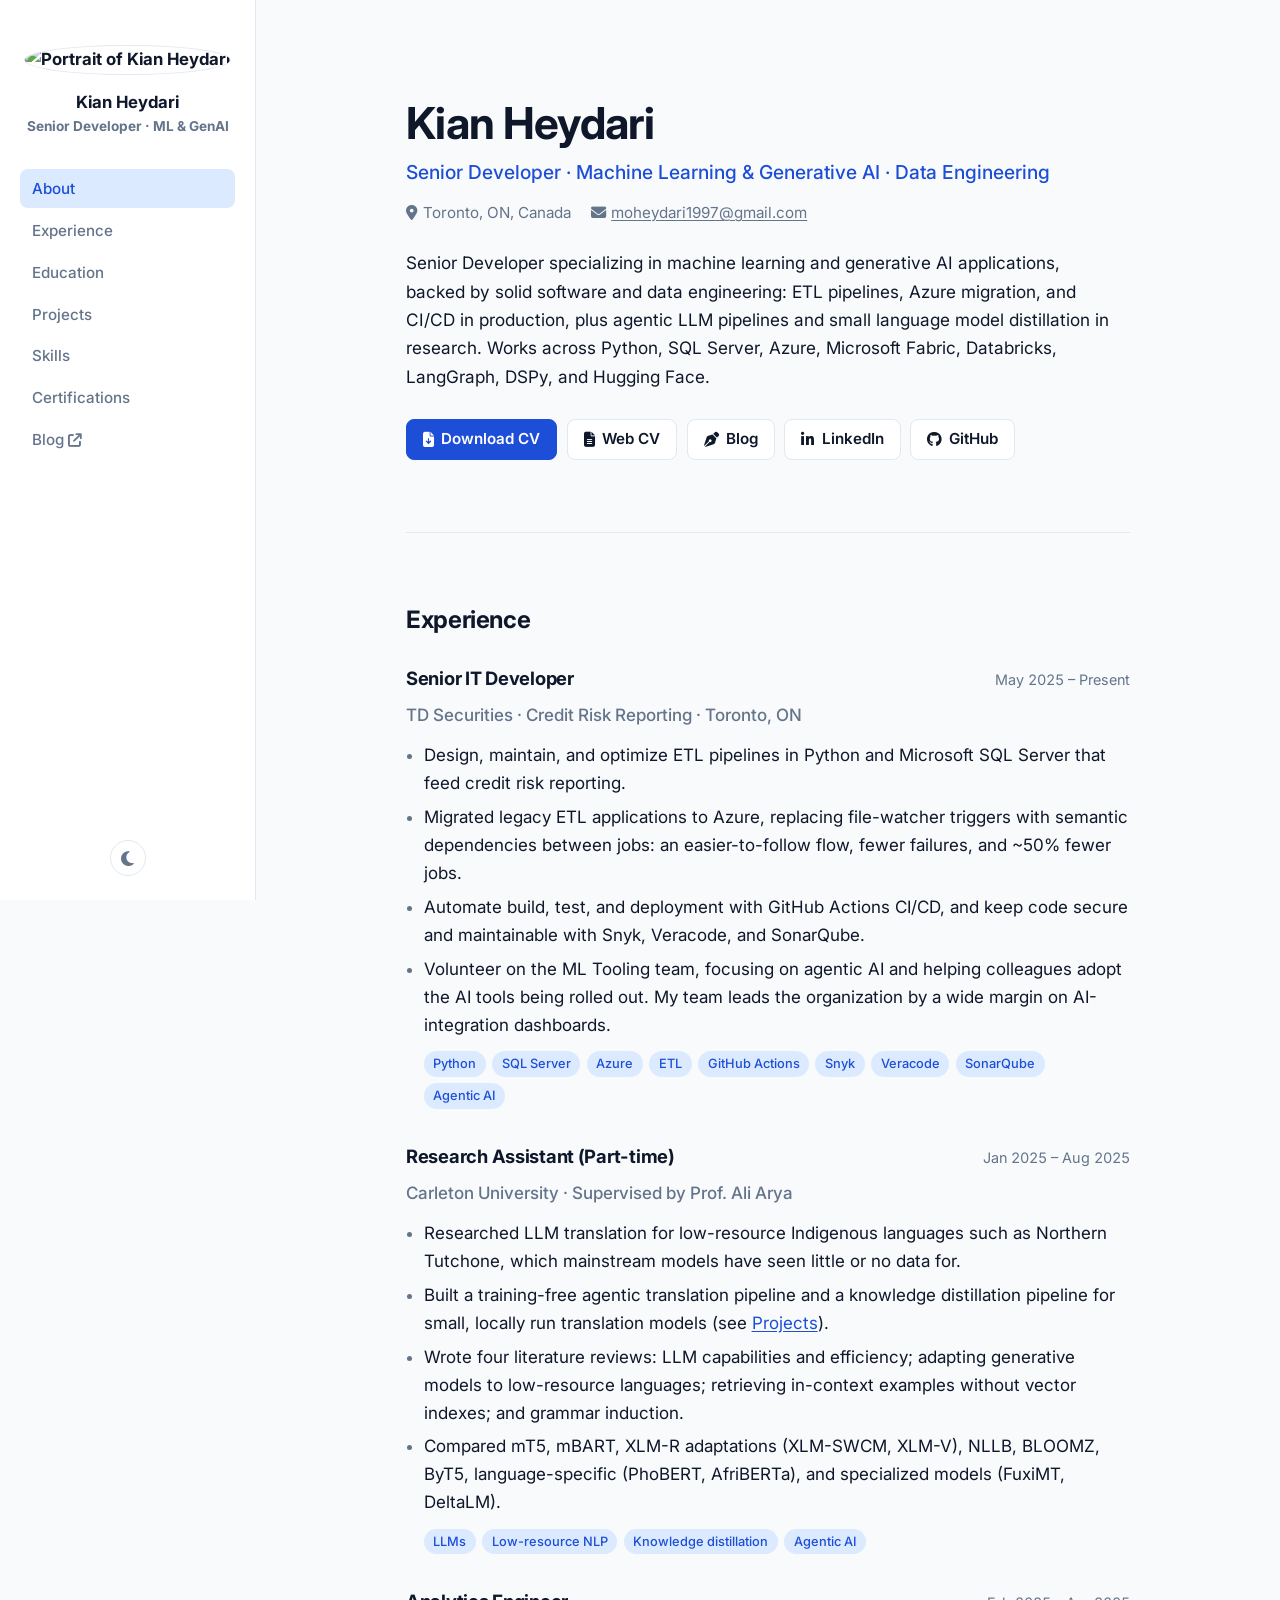
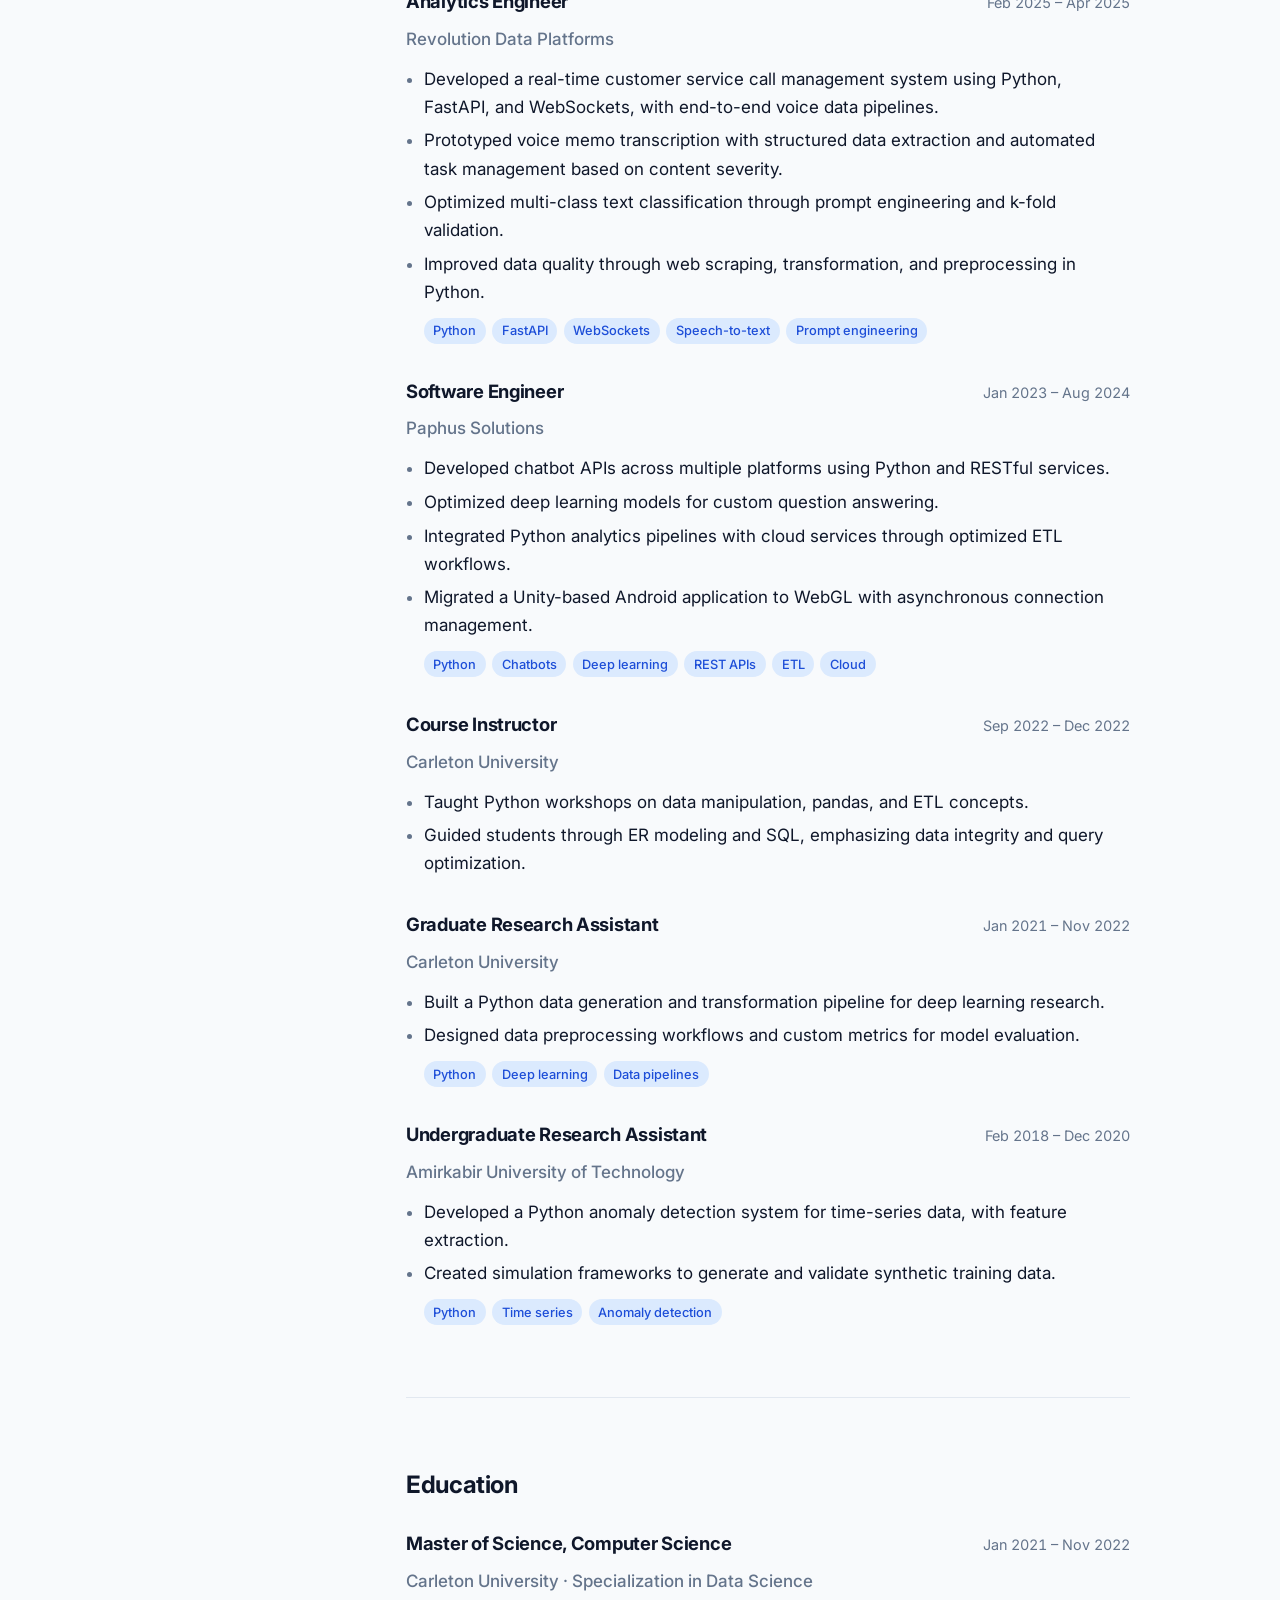
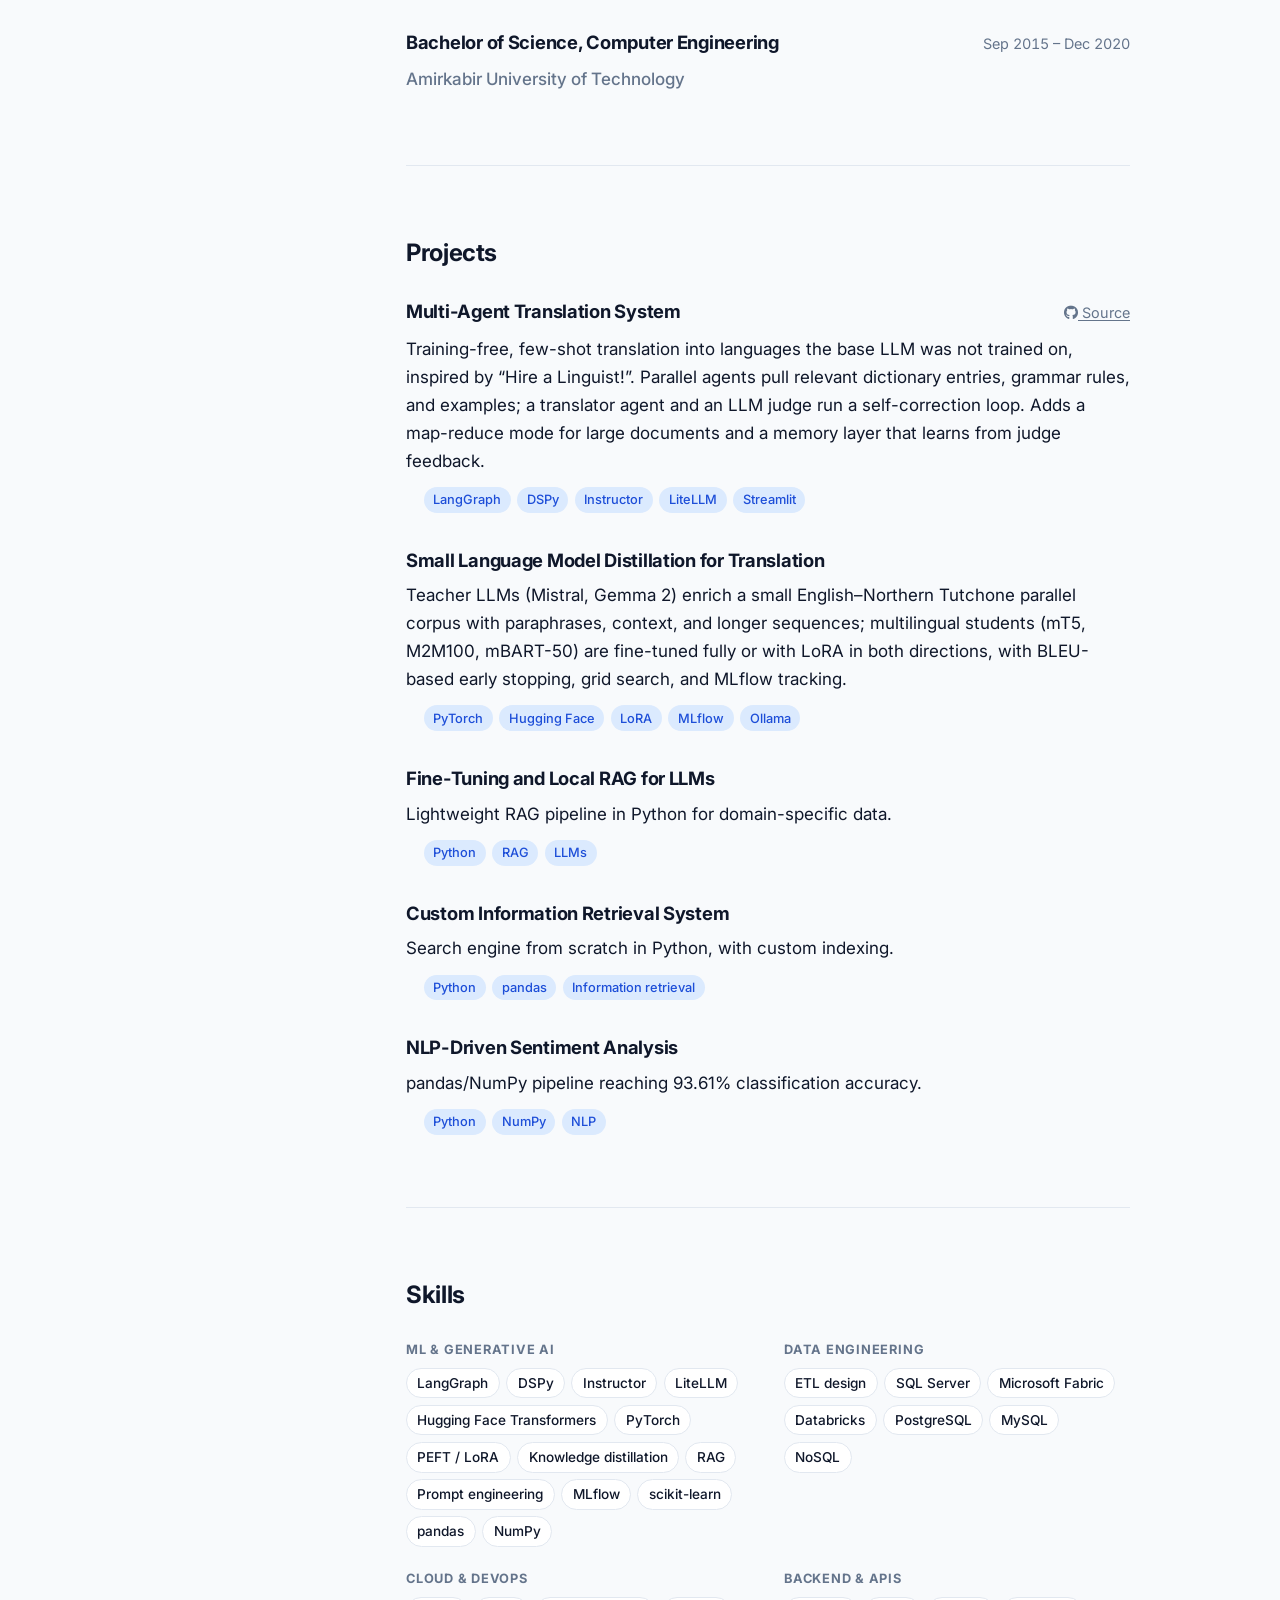
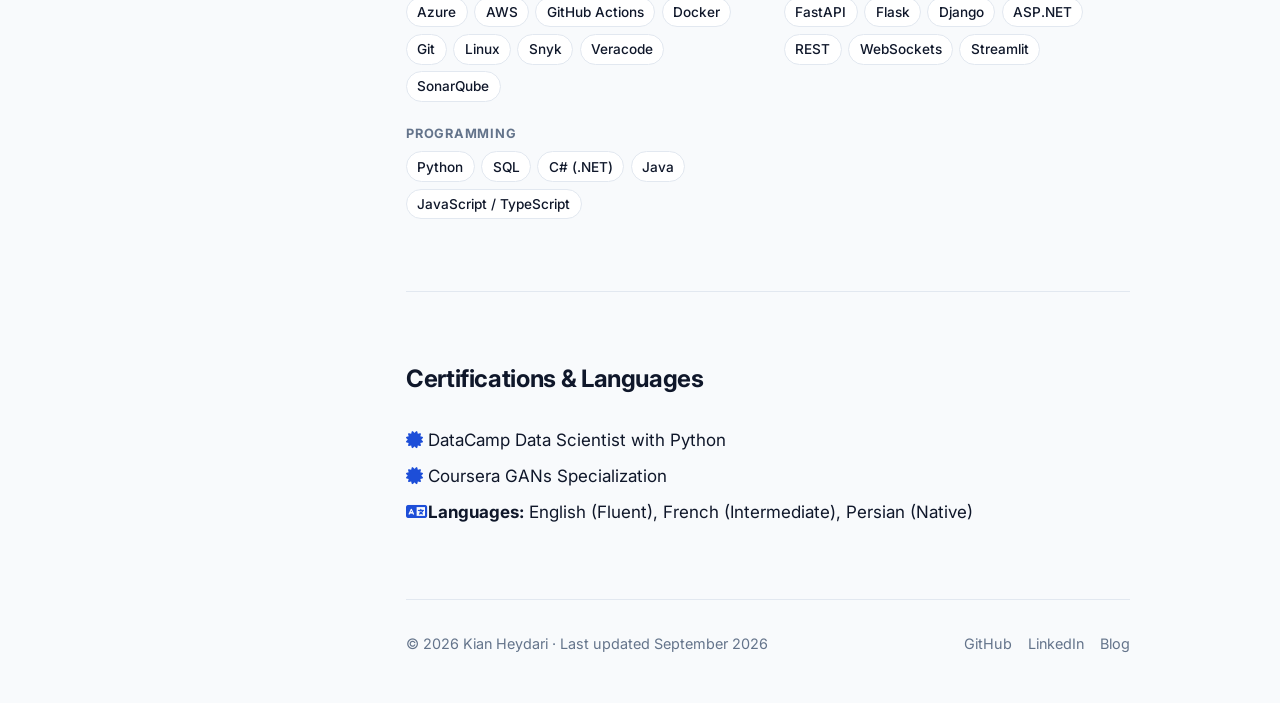
==== commit 0f0b0963: "clean up" ====
--- a/index.html
+++ b/index.html
@@ -88,7 +88,7 @@
         <a href="mailto:moheydari1997@gmail.com"><i class="fas fa-envelope" aria-hidden="true"></i>moheydari1997@gmail.com</a>
       </div>
       <p class="lead-text">
-        Senior Developer specializing in machine learning and generative AI applications, backed by solid software and data engineering: ETL design, Azure cloud migration, CI/CD automation, agentic LLM pipelines, and small language model distillation. Works with Python, SQL Server, Azure, Microsoft Fabric, Databricks, LangGraph, and Hugging Face.
+        Senior Developer specializing in machine learning and generative AI applications, backed by solid software and data engineering: ETL pipelines, Azure migration, and CI/CD in production, plus agentic LLM pipelines and small language model distillation in research. Works across Python, SQL Server, Azure, Microsoft Fabric, Databricks, LangGraph, DSPy, and Hugging Face.
       </p>
       <div class="hero-actions">
         <a class="btn btn-primary" href="cv/updated/CV.pdf" target="_blank" rel="noopener"><i class="fas fa-file-arrow-down" aria-hidden="true"></i> Download CV</a>
@@ -109,10 +109,10 @@
         </div>
         <p class="item-org">TD Securities · Credit Risk Reporting · Toronto, ON</p>
         <ul>
-          <li>Design, maintain, and optimize ETL pipelines in Python and Microsoft SQL Server for credit risk reporting.</li>
-          <li>Migrated legacy ETL applications to Azure, replacing file watchers with semantic dependencies between jobs: a clearer flow, fewer failures, and ~50% fewer jobs.</li>
-          <li>Automate CI/CD with GitHub Actions and enforce code quality and security with Snyk, Veracode, and SonarQube.</li>
-          <li>Volunteer on the ML Tooling team, focused on agentic AI and helping colleagues adopt newly rolled-out AI tools; my team leads the organization by a wide margin on AI-integration dashboards.</li>
+          <li>Design, maintain, and optimize ETL pipelines in Python and Microsoft SQL Server that feed credit risk reporting.</li>
+          <li>Migrated legacy ETL applications to Azure, replacing file-watcher triggers with semantic dependencies between jobs: an easier-to-follow flow, fewer failures, and ~50% fewer jobs.</li>
+          <li>Automate build, test, and deployment with GitHub Actions CI/CD, and keep code secure and maintainable with Snyk, Veracode, and SonarQube.</li>
+          <li>Volunteer on the ML Tooling team, focusing on agentic AI and helping colleagues adopt the AI tools being rolled out. My team leads the organization by a wide margin on AI-integration dashboards.</li>
         </ul>
         <ul class="chips" aria-label="Technologies"><li>Python</li><li>SQL Server</li><li>Azure</li><li>ETL</li><li>GitHub Actions</li><li>Snyk</li><li>Veracode</li><li>SonarQube</li><li>Agentic AI</li></ul>
       </article>
@@ -124,8 +124,10 @@
         </div>
         <p class="item-org">Carleton University · Supervised by Prof. Ali Arya</p>
         <ul>
-          <li>Researched LLM translation for low-resource Indigenous languages such as Northern Tutchone; built an agentic translation pipeline and a knowledge distillation pipeline for local small language models (see <a href="#projects">Projects</a>).</li>
-          <li>Wrote four literature reviews on adaptation, retrieval, and grammar induction, comparing multilingual architectures: mT5, mBART, XLM-R/XLM-V, NLLB, BLOOMZ, ByT5, PhoBERT, AfriBERTa, FuxiMT, and DeltaLM.</li>
+          <li>Researched LLM translation for low-resource Indigenous languages such as Northern Tutchone, which mainstream models have seen little or no data for.</li>
+          <li>Built a training-free agentic translation pipeline and a knowledge distillation pipeline for small, locally run translation models (see <a href="#projects">Projects</a>).</li>
+          <li>Wrote four literature reviews: LLM capabilities and efficiency; adapting generative models to low-resource languages; retrieving in-context examples without vector indexes; and grammar induction.</li>
+          <li>Compared mT5, mBART, XLM-R adaptations (XLM-SWCM, XLM-V), NLLB, BLOOMZ, ByT5, language-specific (PhoBERT, AfriBERTa), and specialized models (FuxiMT, DeltaLM).</li>
         </ul>
         <ul class="chips" aria-label="Technologies"><li>LLMs</li><li>Low-resource NLP</li><li>Knowledge distillation</li><li>Agentic AI</li></ul>
       </article>
@@ -138,7 +140,9 @@
         <p class="item-org">Revolution Data Platforms</p>
         <ul>
           <li>Developed a real-time customer service call management system using Python, FastAPI, and WebSockets, with end-to-end voice data pipelines.</li>
-          <li>Prototyped voice memo transcription with structured data extraction, and improved multi-class text classification through prompt engineering and k-fold validation.</li>
+          <li>Prototyped voice memo transcription with structured data extraction and automated task management based on content severity.</li>
+          <li>Optimized multi-class text classification through prompt engineering and k-fold validation.</li>
+          <li>Improved data quality through web scraping, transformation, and preprocessing in Python.</li>
         </ul>
         <ul class="chips" aria-label="Technologies"><li>Python</li><li>FastAPI</li><li>WebSockets</li><li>Speech-to-text</li><li>Prompt engineering</li></ul>
       </article>
@@ -150,10 +154,50 @@
         </div>
         <p class="item-org">Paphus Solutions</p>
         <ul>
-          <li>Developed chatbot APIs across multiple platforms and optimized deep learning models for custom question answering.</li>
+          <li>Developed chatbot APIs across multiple platforms using Python and RESTful services.</li>
+          <li>Optimized deep learning models for custom question answering.</li>
           <li>Integrated Python analytics pipelines with cloud services through optimized ETL workflows.</li>
+          <li>Migrated a Unity-based Android application to WebGL with asynchronous connection management.</li>
         </ul>
         <ul class="chips" aria-label="Technologies"><li>Python</li><li>Chatbots</li><li>Deep learning</li><li>REST APIs</li><li>ETL</li><li>Cloud</li></ul>
+      </article>
+
+      <article class="resume-item">
+        <div class="item-head">
+          <h3>Course Instructor</h3>
+          <span class="item-date">Sep 2022 – Dec 2022</span>
+        </div>
+        <p class="item-org">Carleton University</p>
+        <ul>
+          <li>Taught Python workshops on data manipulation, pandas, and ETL concepts.</li>
+          <li>Guided students through ER modeling and SQL, emphasizing data integrity and query optimization.</li>
+        </ul>
+      </article>
+
+      <article class="resume-item">
+        <div class="item-head">
+          <h3>Graduate Research Assistant</h3>
+          <span class="item-date">Jan 2021 – Nov 2022</span>
+        </div>
+        <p class="item-org">Carleton University</p>
+        <ul>
+          <li>Built a Python data generation and transformation pipeline for deep learning research.</li>
+          <li>Designed data preprocessing workflows and custom metrics for model evaluation.</li>
+        </ul>
+        <ul class="chips" aria-label="Technologies"><li>Python</li><li>Deep learning</li><li>Data pipelines</li></ul>
+      </article>
+
+      <article class="resume-item">
+        <div class="item-head">
+          <h3>Undergraduate Research Assistant</h3>
+          <span class="item-date">Feb 2018 – Dec 2020</span>
+        </div>
+        <p class="item-org">Amirkabir University of Technology</p>
+        <ul>
+          <li>Developed a Python anomaly detection system for time-series data, with feature extraction.</li>
+          <li>Created simulation frameworks to generate and validate synthetic training data.</li>
+        </ul>
+        <ul class="chips" aria-label="Technologies"><li>Python</li><li>Time series</li><li>Anomaly detection</li></ul>
       </article>
     </section>
 
@@ -185,14 +229,40 @@
           <h3>Multi-Agent Translation System</h3>
           <a class="item-date" href="https://github.com/uni-VR-sity/translation-agent-system" target="_blank" rel="noopener"><i class="fab fa-github" aria-hidden="true"></i> Source</a>
         </div>
-        <p>Training-free, few-shot translation into languages the base LLM was not trained on. Parallel agents retrieve dictionary entries, grammar rules, and examples; a translator and an LLM judge run a self-correction loop. Includes a map-reduce mode for large documents and a memory layer that learns from judge feedback.</p>
-        <ul class="chips" aria-label="Technologies"><li>LangGraph</li><li>DSPy</li><li>LiteLLM</li><li>Instructor</li><li>Streamlit</li></ul>
-      </article>
-
-      <article class="resume-item">
-        <div class="item-head"><h3>Small Language Model Distillation for Translation</h3></div>
-        <p>Teacher LLMs (Mistral, Gemma 2) augment a small English–Northern Tutchone parallel corpus with paraphrases and context; multilingual students (mT5, M2M100, mBART) are fine-tuned fully or with LoRA in both directions, with automated grid search, MLflow tracking, and BLEU-based early stopping.</p>
+        <p>Training-free, few-shot translation into languages the base LLM was not trained on, inspired by “Hire a Linguist!”. Parallel agents pull relevant dictionary entries, grammar rules, and examples; a translator agent and an LLM judge run a self-correction loop. Adds a map-reduce mode for large documents and a memory layer that learns from judge feedback.</p>
+        <ul class="chips" aria-label="Technologies"><li>LangGraph</li><li>DSPy</li><li>Instructor</li><li>LiteLLM</li><li>Streamlit</li></ul>
+      </article>
+
+      <article class="resume-item">
+        <div class="item-head">
+          <h3>Small Language Model Distillation for Translation</h3>
+        </div>
+        <p>Teacher LLMs (Mistral, Gemma 2) enrich a small English–Northern Tutchone parallel corpus with paraphrases, context, and longer sequences; multilingual students (mT5, M2M100, mBART-50) are fine-tuned fully or with LoRA in both directions, with BLEU-based early stopping, grid search, and MLflow tracking.</p>
         <ul class="chips" aria-label="Technologies"><li>PyTorch</li><li>Hugging Face</li><li>LoRA</li><li>MLflow</li><li>Ollama</li></ul>
+      </article>
+
+      <article class="resume-item">
+        <div class="item-head">
+          <h3>Fine-Tuning and Local RAG for LLMs</h3>
+        </div>
+        <p>Lightweight RAG pipeline in Python for domain-specific data.</p>
+        <ul class="chips" aria-label="Technologies"><li>Python</li><li>RAG</li><li>LLMs</li></ul>
+      </article>
+
+      <article class="resume-item">
+        <div class="item-head">
+          <h3>Custom Information Retrieval System</h3>
+        </div>
+        <p>Search engine from scratch in Python, with custom indexing.</p>
+        <ul class="chips" aria-label="Technologies"><li>Python</li><li>pandas</li><li>Information retrieval</li></ul>
+      </article>
+
+      <article class="resume-item">
+        <div class="item-head">
+          <h3>NLP-Driven Sentiment Analysis</h3>
+        </div>
+        <p>pandas/NumPy pipeline reaching 93.61% classification accuracy.</p>
+        <ul class="chips" aria-label="Technologies"><li>Python</li><li>NumPy</li><li>NLP</li></ul>
       </article>
     </section>
 
@@ -201,15 +271,23 @@
       <div class="skill-groups">
         <div>
           <h3>ML &amp; Generative AI</h3>
-          <ul class="chips"><li>LangGraph</li><li>DSPy</li><li>LiteLLM</li><li>Instructor</li><li>Hugging Face Transformers</li><li>PEFT / LoRA</li><li>RAG</li><li>Prompt engineering</li><li>Knowledge distillation</li><li>MLflow</li><li>scikit-learn</li><li>pandas</li></ul>
-        </div>
-        <div>
-          <h3>Data &amp; Cloud</h3>
-          <ul class="chips"><li>ETL design</li><li>SQL Server</li><li>Microsoft Fabric</li><li>Databricks</li><li>PostgreSQL</li><li>Azure</li><li>AWS</li><li>GitHub Actions</li><li>Docker</li><li>Snyk</li><li>Veracode</li><li>SonarQube</li></ul>
-        </div>
-        <div>
-          <h3>Programming &amp; APIs</h3>
-          <ul class="chips"><li>Python</li><li>SQL</li><li>C# (.NET)</li><li>Java</li><li>JavaScript / TypeScript</li><li>FastAPI</li><li>Flask</li><li>Django</li><li>ASP.NET</li><li>REST</li></ul>
+          <ul class="chips"><li>LangGraph</li><li>DSPy</li><li>Instructor</li><li>LiteLLM</li><li>Hugging Face Transformers</li><li>PyTorch</li><li>PEFT / LoRA</li><li>Knowledge distillation</li><li>RAG</li><li>Prompt engineering</li><li>MLflow</li><li>scikit-learn</li><li>pandas</li><li>NumPy</li></ul>
+        </div>
+        <div>
+          <h3>Data Engineering</h3>
+          <ul class="chips"><li>ETL design</li><li>SQL Server</li><li>Microsoft Fabric</li><li>Databricks</li><li>PostgreSQL</li><li>MySQL</li><li>NoSQL</li></ul>
+        </div>
+        <div>
+          <h3>Cloud &amp; DevOps</h3>
+          <ul class="chips"><li>Azure</li><li>AWS</li><li>GitHub Actions</li><li>Docker</li><li>Git</li><li>Linux</li><li>Snyk</li><li>Veracode</li><li>SonarQube</li></ul>
+        </div>
+        <div>
+          <h3>Backend &amp; APIs</h3>
+          <ul class="chips"><li>FastAPI</li><li>Flask</li><li>Django</li><li>ASP.NET</li><li>REST</li><li>WebSockets</li><li>Streamlit</li></ul>
+        </div>
+        <div>
+          <h3>Programming</h3>
+          <ul class="chips"><li>Python</li><li>SQL</li><li>C# (.NET)</li><li>Java</li><li>JavaScript / TypeScript</li></ul>
         </div>
       </div>
     </section>
